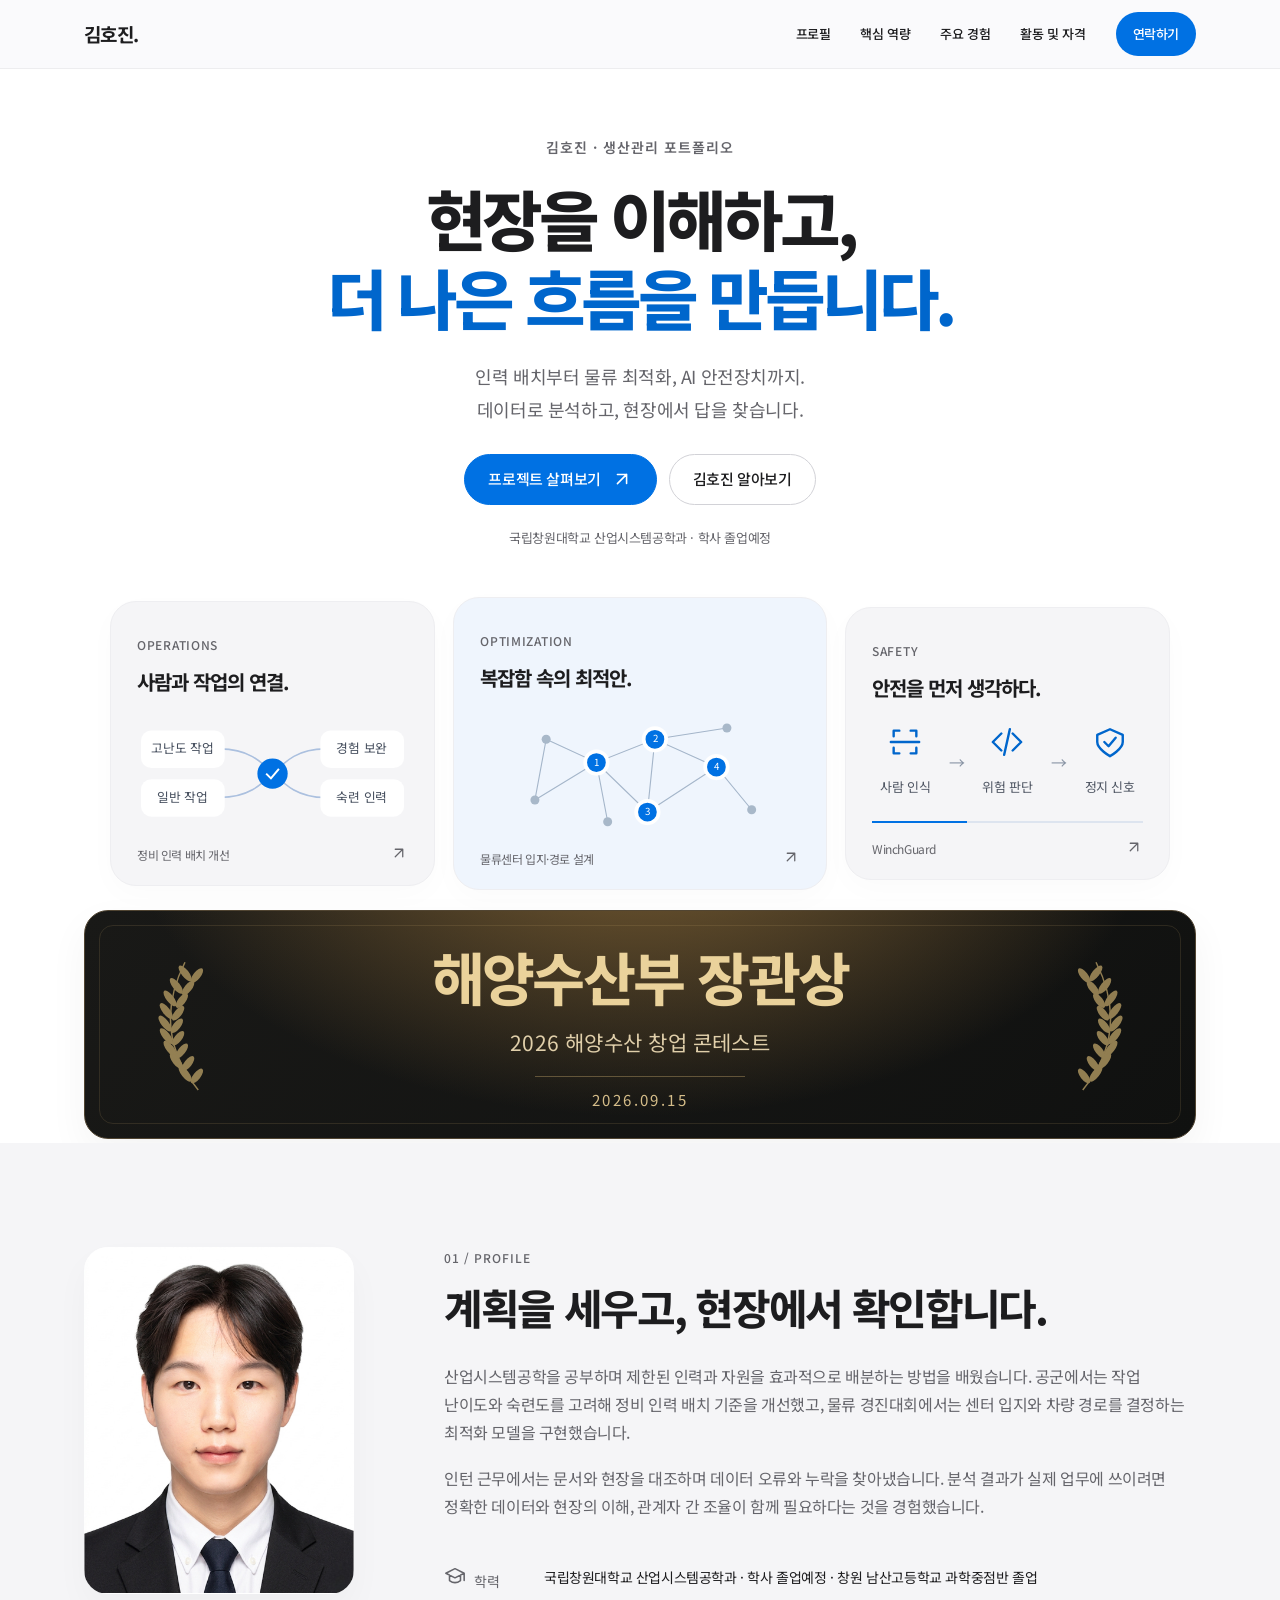
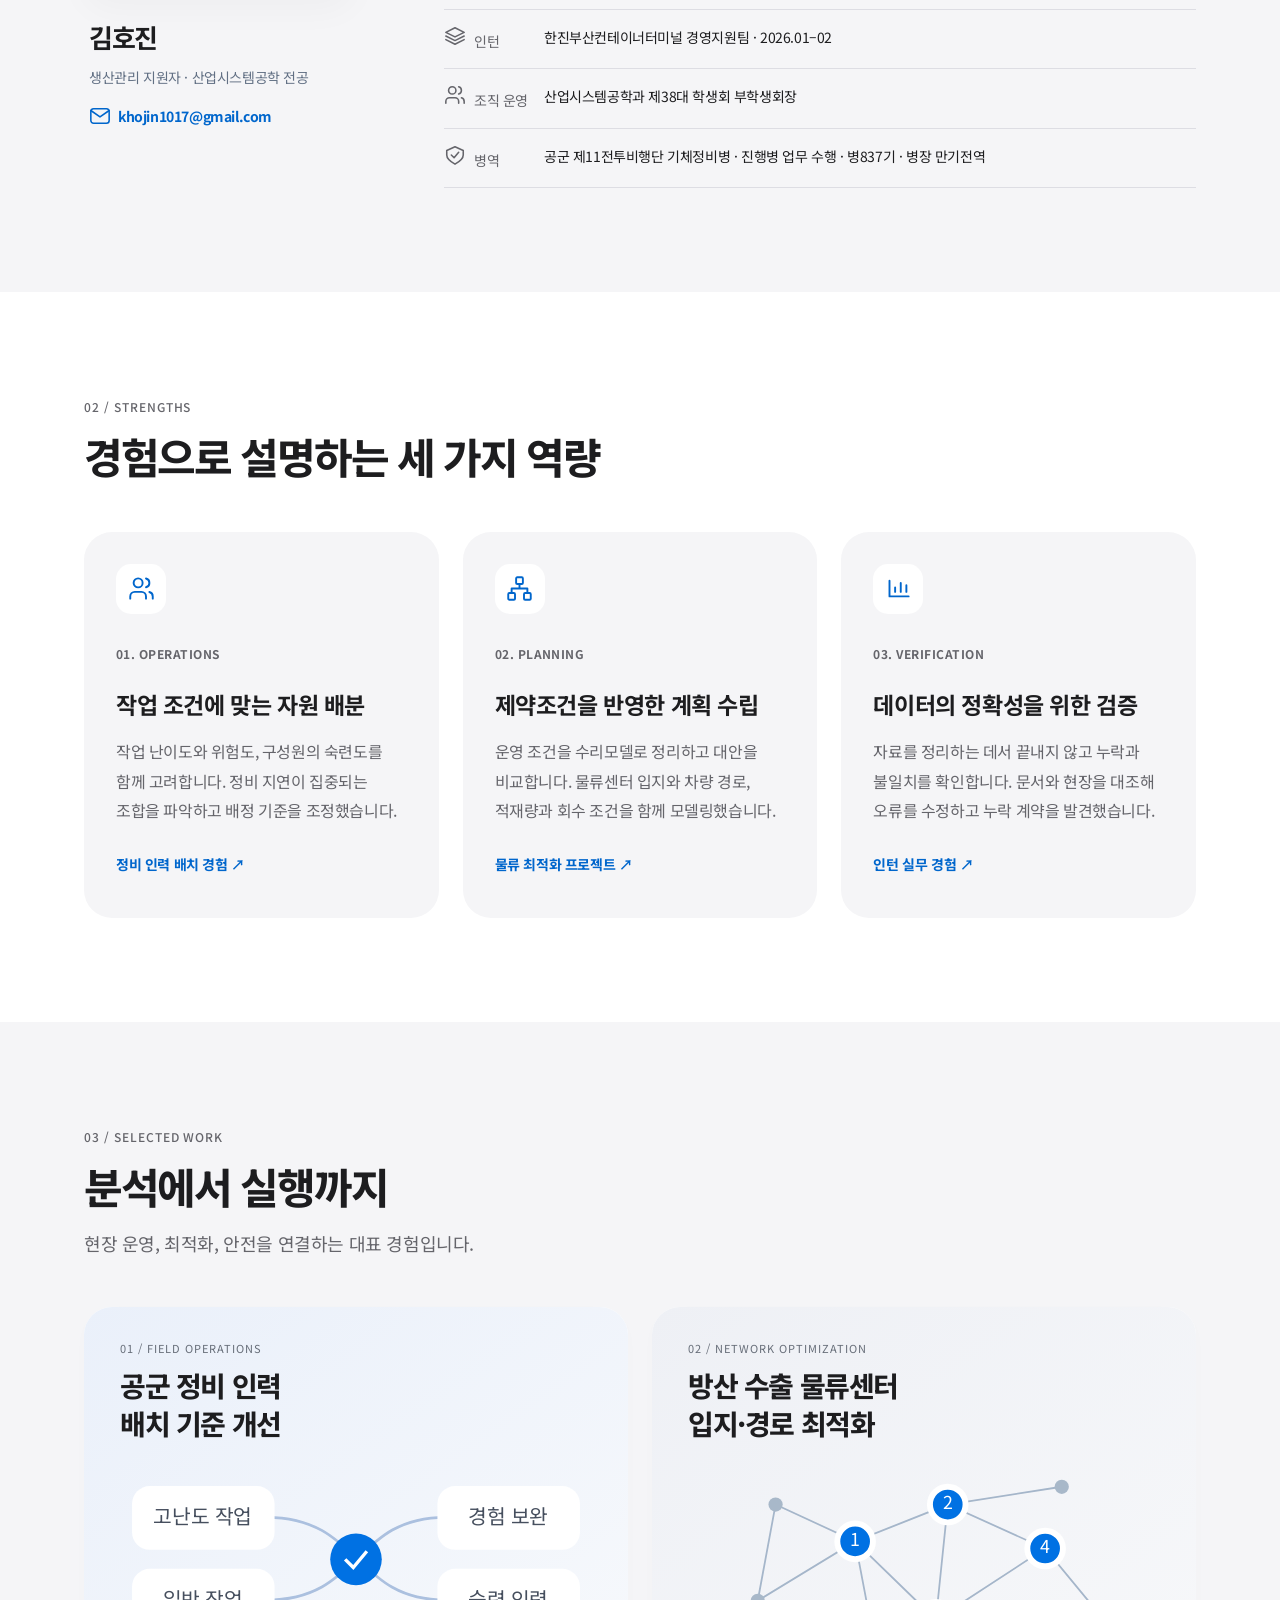
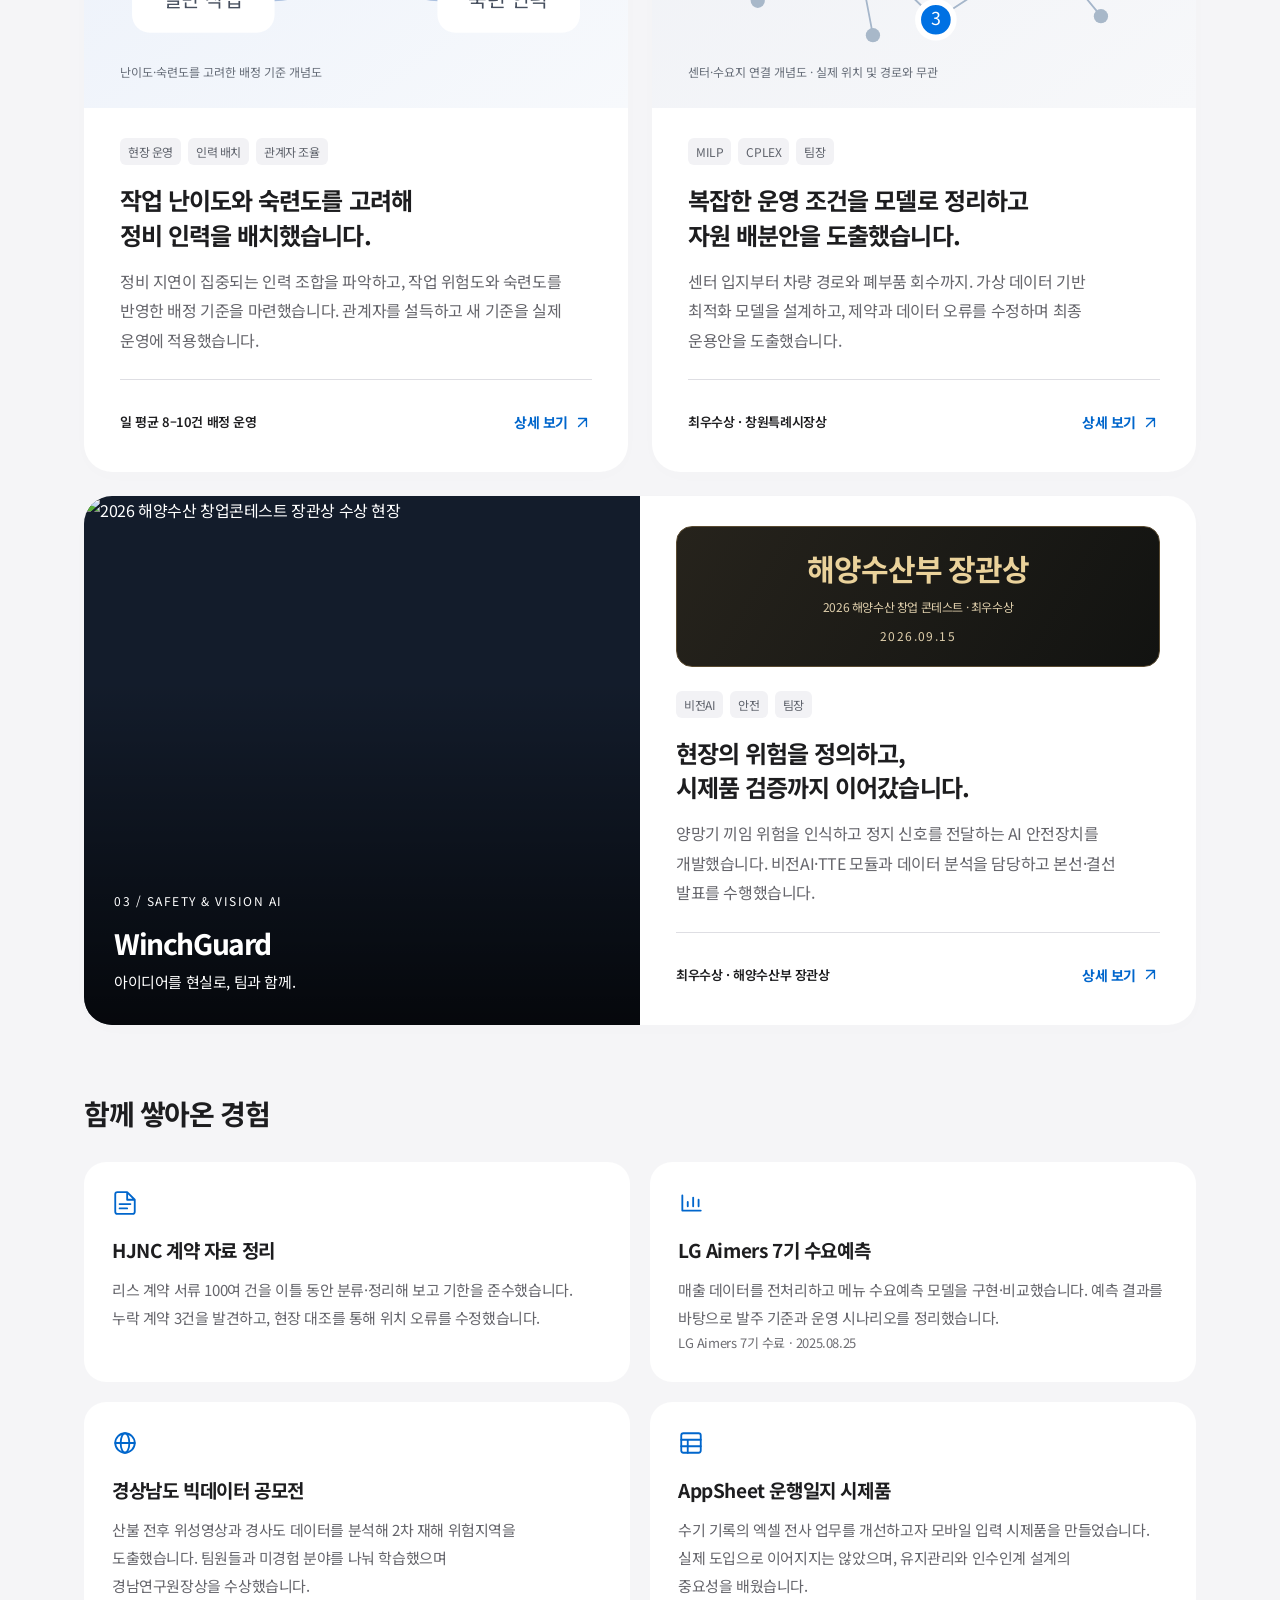
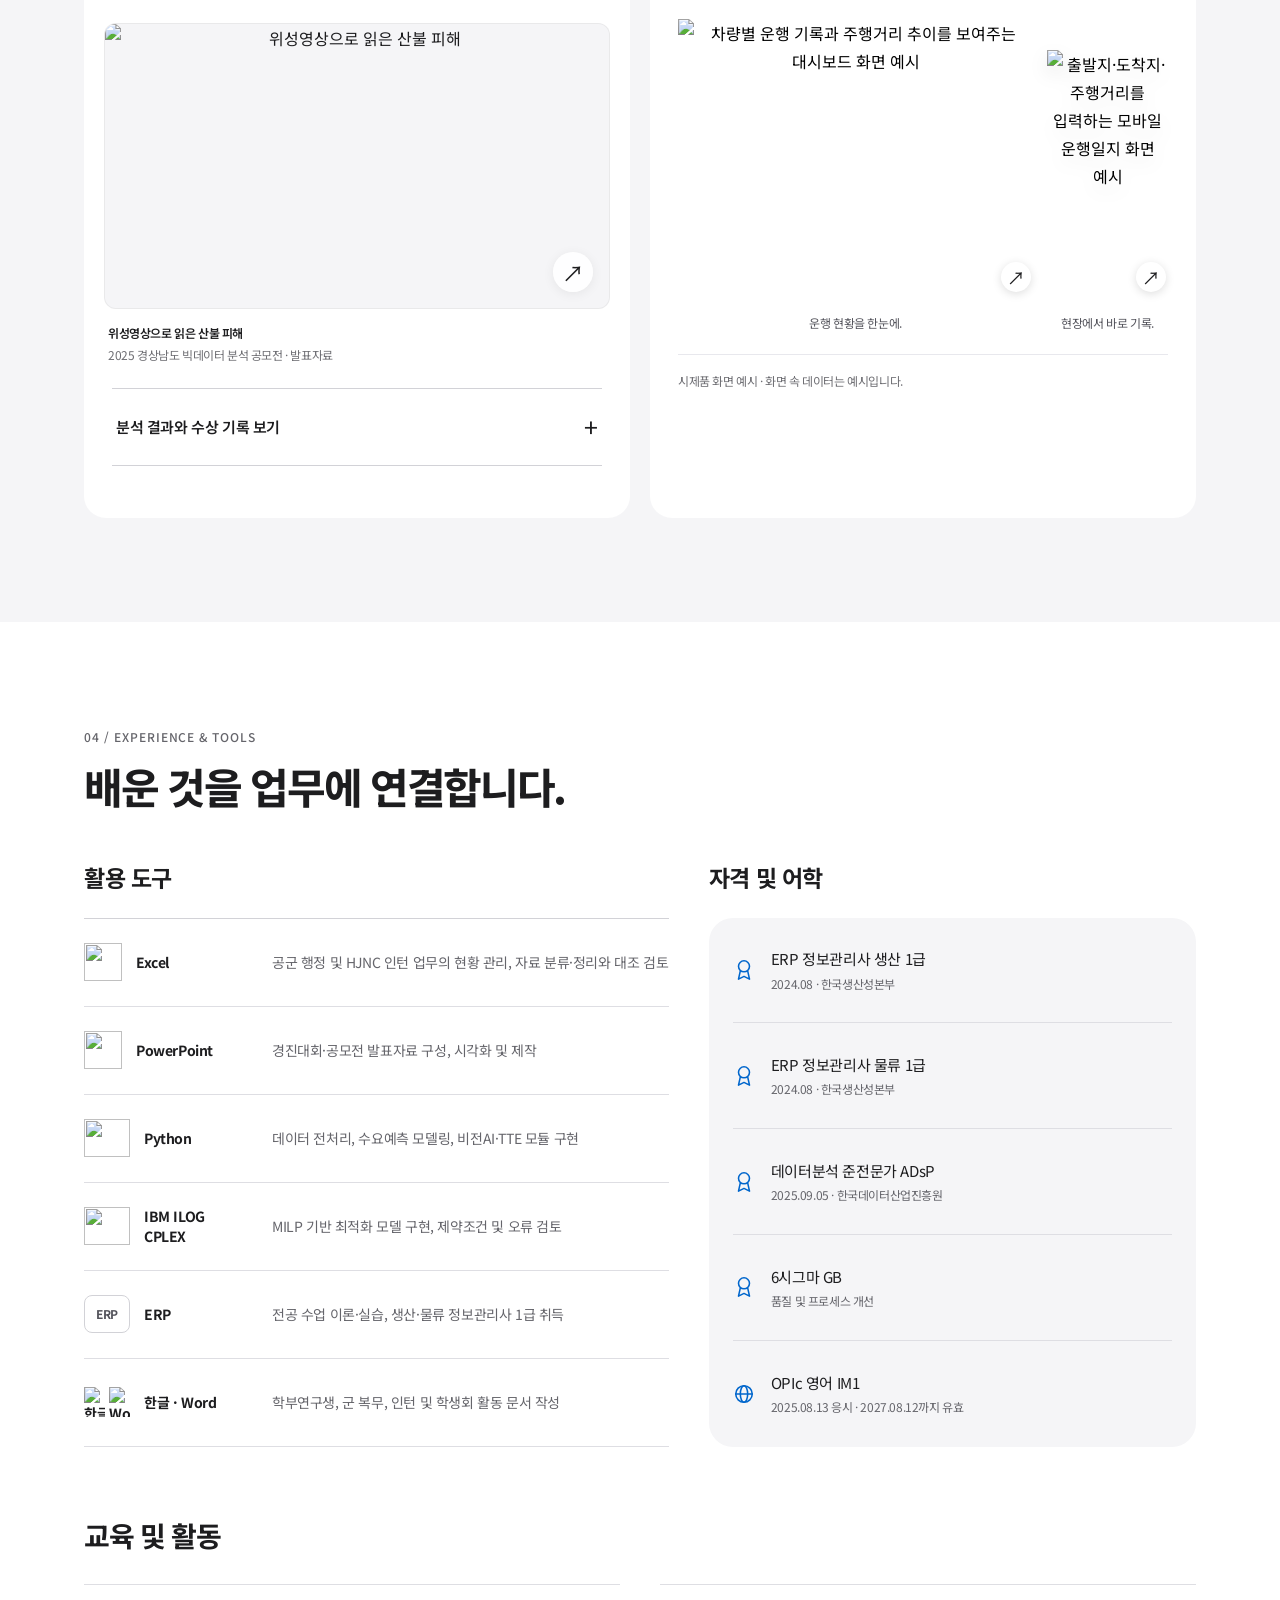
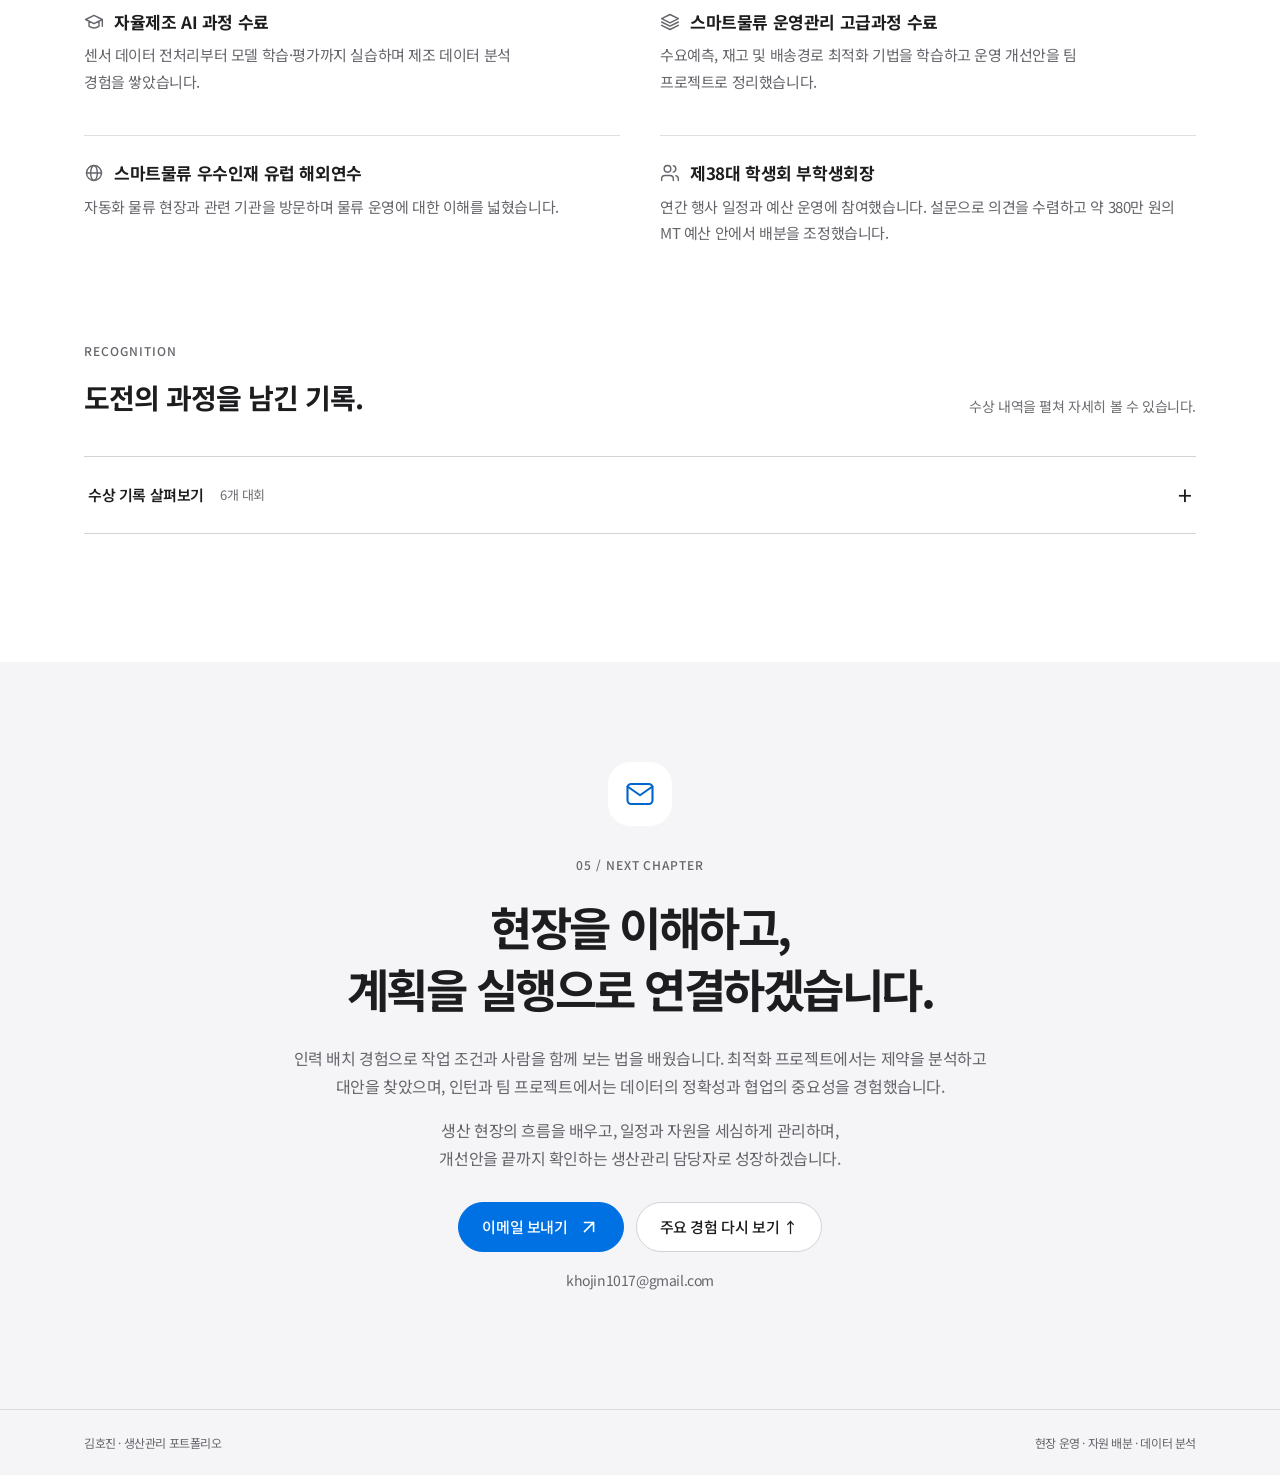
==== index.html @ db9e1911 "Add files via upload" ====
<!doctype html><html lang="ko"><head><meta charset="utf-8"><meta name="viewport" content="width=device-width,initial-scale=1"><title>김호진 | 생산관리 포트폴리오</title><meta name="description" content="현장 인력 배치, 물류 최적화, AI 안전장치 개발 경험을 담은 김호진의 생산관리 포트폴리오"><link rel="icon" href="favicon.svg" type="image/svg+xml"><link rel="stylesheet" href="styles.css"><link rel="stylesheet" href="apple.css?v=20260918"><link rel="stylesheet" href="media.css?v=20260918b"><link rel="stylesheet" href="polish.css?v=5"><link rel="stylesheet" href="appsheet-gallery.css?v=2"><link rel="stylesheet" href="winchguard-readability.css?v=2"><link rel="stylesheet" href="home-award.css?v=3"></head><body><a class="skip" href="#main">본문으로 이동</a><header><div class="wrap nav"><a class="brand" href="index.html">김호진<span>.</span></a><nav aria-label="주요 메뉴"><a href="#about">프로필</a><a href="#strengths">핵심 역량</a><a href="#projects">주요 경험</a><a href="#credentials">활동 및 자격</a></nav></div></header><main id="main"><div class="hero"><div class="wrap"><div class="hero-grid"><div><div class="eyebrow">PRODUCTION MANAGEMENT</div><h1>현장의 제약을 읽고,<br><em>데이터로 운영을</em><br>개선합니다.</h1><p class="intro">생산관리 직무를 준비하는 <strong>김호진</strong>입니다.<br>인력 배치부터 물류 최적화, AI 안전장치 개발까지.<br>문제를 찾고, 분석하고, 팀과 함께 실행해 왔습니다.</p><div class="buttons"><a class="button primary" href="#projects">주요 경험 보기 <span aria-hidden="true">↗</span></a><a class="button" href="#about">프로필 보기</a></div><p class="hero-meta">국립창원대학교 산업시스템공학과 · 학사 졸업예정</p></div><div class="operation"><div class="diagram-label">MY APPROACH</div><h2>현장에서 시작하는 문제 해결</h2><div class="flow" aria-label="현장 이해, 데이터 분석, 개선 실행 순서"><b>현장 이해</b><i aria-hidden="true">→</i><b>데이터 분석</b><i aria-hidden="true">→</i><b>개선 실행</b></div><p class="flow-caption">사람과 설비, 일정과 자원.<br>운영의 조건을 함께 보고 해법을 찾습니다.</p><a class="award" href="projects/winchguard.html"><div class="award-mark" aria-hidden="true">01</div><div><small>2026 해양수산창업콘테스트 · 아이디어 학생부</small><strong>최우수상 · 해양수산부 장관상</strong><small>WinchGuard / 팀장 · 비전AI 및 데이터 분석 ↗</small></div></a></div></div><div class="summary-strip"><div><small>FIELD OPERATIONS</small><strong>정비 인력 배치 개선</strong></div><div><small>OPTIMIZATION</small><strong>물류 입지·경로 최적화</strong></div><div><small>SAFETY & COLLABORATION</small><strong>AI 안전장치 개발</strong></div></div></div></div><section id="about"><div class="wrap"><div class="section-head"><span class="num">01 / PROFILE</span><div><h2>계획을 세우고,<br>현장에서 확인합니다.</h2></div></div><div class="profile-intro"><img class="profile-photo" src="profile.svg" alt="김호진 프로필 사진" width="152" height="195" loading="lazy"><div><strong>김호진</strong><p>생산관리 지원자 · 산업시스템공학 전공</p><a class="text-link" href="mailto:khojin1017@gmail.com">khojin1017@gmail.com</a></div></div><div class="about-grid"><div><p>산업시스템공학을 공부하며 제한된 인력과 자원을 효과적으로 배분하는 방법을 배웠습니다. 공군에서는 작업 난이도와 숙련도를 고려해 정비 인력 배치 기준을 개선했고, 물류 경진대회에서는 센터 입지와 차량 경로를 결정하는 최적화 모델을 구현했습니다.</p><p>인턴 근무에서는 문서와 현장을 대조하며 데이터 오류와 누락을 찾아냈습니다. 분석 결과가 실제 업무에 쓰이려면 정확한 데이터와 현장의 이해, 관계자 간 조율이 함께 필요하다는 것을 경험했습니다.</p></div><dl class="facts"><div><dt>학력</dt><dd>국립창원대학교 산업시스템공학과<br>학사 졸업예정<br>창원 남산고등학교 과학중점반 졸업</dd></div><div><dt>인턴</dt><dd>한진부산컨테이너터미널 경영지원팀<br>2026.01–02</dd></div><div><dt>조직 운영</dt><dd>산업시스템공학과 제38대 학생회 부학생회장</dd></div><div><dt>병역</dt><dd>공군 제11전투비행단 기체정비병<br>진행병 업무 수행 · 병837기 · 병장 만기전역</dd></div></dl></div></div></section><section class="tint" id="strengths"><div class="wrap"><div class="section-head"><span class="num">02 / STRENGTHS</span><div><h2>경험으로 설명하는 세 가지 역량</h2></div></div><div class="skills-grid"><article class="skill"><small>01. OPERATIONS</small><h3>작업 조건에 맞는 자원 배분</h3><p>작업 난이도와 위험도, 구성원의 숙련도를 함께 고려합니다. 정비 지연이 집중되는 조합을 파악하고 배정 기준을 조정했습니다.</p><a class="text-link" href="projects/airforce.html">정비 인력 배치 경험 ↗</a></article><article class="skill"><small>02. PLANNING</small><h3>제약조건을 반영한 계획 수립</h3><p>운영 조건을 수리모델로 정리하고 대안을 비교합니다. 물류센터 입지와 차량 경로, 적재량과 회수 조건을 함께 모델링했습니다.</p><a class="text-link" href="projects/logistics.html">물류 최적화 프로젝트 ↗</a></article><article class="skill"><small>03. VERIFICATION</small><h3>데이터의 정확성을 위한 검증</h3><p>자료를 정리하는 데서 끝내지 않고 누락과 불일치를 확인합니다. 문서와 현장을 대조해 오류를 수정하고 누락 계약을 발견했습니다.</p><a class="text-link" href="#support">인턴 실무 경험 ↗</a></article></div></div></section><section id="projects"><div class="wrap"><div class="section-head"><span class="num">03 / SELECTED WORK</span><div><h2>분석에서 실행까지</h2><p>현장 운영, 최적화, 안전을 연결하는 대표 경험입니다.</p></div></div><div id="project-list"></div><h3 class="subhead" id="support">함께 쌓아온 경험</h3><div id="support-list" class="support-grid"></div></div></section><section class="tint" id="credentials"><div class="wrap"><div class="section-head"><span class="num">04 / EXPERIENCE & TOOLS</span><div><h2>배운 것을 업무에 연결합니다.</h2></div></div><div class="credentials"><div><h3>활용 도구</h3><div id="tools"></div></div><div><h3>자격 및 어학</h3><ul class="cert-list"><li>ERP 정보관리사 생산 1급<small>생산 관리</small></li><li>ERP 정보관리사 물류 1급<small>물류 관리</small></li><li>데이터분석 준전문가 ADsP<small>데이터 분석</small></li><li>6시그마 GB<small>품질 및 프로세스 개선</small></li><li>OPIc 영어 IM1<small>영어 말하기</small></li></ul></div></div><h3 class="subhead">교육 및 활동</h3><div id="activities" class="activity-list"></div></div></section><section class="closing" id="closing"><div class="wrap"><span class="num">05 / NEXT CHAPTER</span><h2>현장을 이해하고,<br>계획을 실행으로 연결하겠습니다.</h2><p>인력 배치 경험으로 작업 조건과 사람을 함께 보는 법을 배웠습니다. 최적화 프로젝트에서는 제약을 분석하고 대안을 찾았으며, 인턴과 팀 프로젝트에서는 데이터의 정확성과 협업의 중요성을 경험했습니다.</p><p>생산 현장의 흐름을 배우고, 일정과 자원을 세심하게 관리하며,<br>개선안을 끝까지 확인하는 생산관리 담당자로 성장하겠습니다.</p><div class="buttons"><a class="button" href="mailto:khojin1017@gmail.com">이메일 보내기 ↗</a><a class="button" href="#projects">주요 경험 다시 보기 ↑</a></div><p class="contact-email">khojin1017@gmail.com</p></div></section></main><footer><div class="wrap footer-row"><span>김호진 · 생산관리 포트폴리오</span><span>현장 운영 · 자원 배분 · 데이터 분석</span></div></footer><script src="content.js"></script><script src="design.js?v=20260918"></script><script src="media.js?v=20260918d"></script><script src="polish.js?v=5"></script><script src="appsheet-gallery.js?v=1"></script><script src="home-award.js?v=2"></script></body></html>
---- styles.css ----
@import url('https://fonts.googleapis.com/css2?family=Noto+Sans+KR:wght@400;500;600;700;800;900&display=swap');
.profile-intro{display:flex;align-items:center;gap:28px;margin-bottom:36px}.profile-photo{width:152px;height:auto;border-radius:6px;border:1px solid #dce3eb;display:block}.profile-intro strong{font-size:25px}.profile-intro p{font-size:15px;color:#627084;margin:6px 0 12px}.contact-email{font-size:15px;overflow-wrap:anywhere}@media(max-width:600px){.profile-intro{gap:20px;align-items:flex-start}.profile-photo{width:108px}.profile-intro strong{font-size:21px}.profile-intro p,.profile-intro a{font-size:13px}.profile-intro a{overflow-wrap:anywhere}}
:root{--navy:#142d4d;--ink:#182d47;--muted:#627084;--line:#dce3eb;--blue:#235ddd;--paper:#f4f7fb}*{box-sizing:border-box}html{scroll-behavior:smooth;scroll-padding-top:96px}body{margin:0;font-family:'Noto Sans KR',sans-serif;color:var(--ink);line-height:1.8;word-break:keep-all;font-size:16px}a{color:inherit;text-decoration:none}button{font:inherit}a:focus-visible,button:focus-visible{outline:3px solid #f0a945;outline-offset:5px}.skip{position:fixed;top:-80px;background:white;padding:12px;z-index:99}.skip:focus{top:8px}.wrap{max-width:1180px;margin:auto;padding:0 36px}header{position:sticky;top:0;background:#ffffffed;backdrop-filter:blur(12px);border-bottom:1px solid var(--line);z-index:20}.nav{height:82px;display:flex;align-items:center;justify-content:space-between}.brand{font-size:20px;font-weight:800;letter-spacing:-1px}.brand span{color:var(--blue)}nav{display:flex;gap:30px;font-size:14px;font-weight:600}.hero{padding:90px 0 66px;background:linear-gradient(120deg,#fff 54%,#f0f5fd)}.hero-grid{display:grid;grid-template-columns:1.2fr 1fr;gap:60px;align-items:center}.eyebrow{font-size:13px;font-weight:700;letter-spacing:2px;color:var(--blue);margin-bottom:25px}.hero h1{font-size:clamp(36px,4.1vw,58px);line-height:1.4;letter-spacing:-2.6px;margin:0 0 26px;font-weight:800}.hero h1 em{font-style:normal;color:var(--blue)}.intro{color:var(--muted);max-width:540px}.buttons{display:flex;gap:12px;flex-wrap:wrap;margin-top:32px}.button{display:inline-flex;align-items:center;gap:24px;padding:12px 22px;border:1px solid var(--line);border-radius:4px;background:white;font-size:14px;font-weight:700}.button.primary{background:var(--navy);color:white;border-color:var(--navy)}.button:hover{transform:translateY(-2px)}.hero-meta{margin-top:28px;font-size:13px;color:var(--muted)}.operation{background:var(--navy);color:white;padding:30px;border-radius:8px;box-shadow:0 24px 60px #16365b1a}.diagram-label{font-size:12px;letter-spacing:1.7px;color:#adbed5}.operation h2{font-size:22px;margin:10px 0 25px}.flow{display:flex;align-items:center;gap:10px}.flow b{flex:1;padding:16px 4px;text-align:center;border:1px solid #647992;border-radius:4px;font-size:15px}.flow i{font-style:normal;color:#98b8ec}.flow b:last-child{background:#2b62c9;border-color:#2b62c9}.flow-caption{font-size:14px;color:#c3d0e1;margin:22px 0 28px}.award{border-top:1px solid #465c75;padding-top:22px;display:flex;gap:16px;align-items:center}.award-mark{border:1px solid #e4be78;color:#e4be78;padding:8px 10px;font-size:20px}.award strong{display:block;font-size:18px}.award small{color:#c1cfe0;font-size:12px}.summary-strip{display:grid;grid-template-columns:repeat(3,1fr);margin-top:56px;border-top:1px solid var(--line);padding-top:25px;gap:24px}.summary-strip small{display:block;color:var(--muted);font-size:13px}.summary-strip strong{font-size:18px}section{padding:86px 0;scroll-margin-top:10px}.section-head{display:flex;gap:28px;align-items:baseline;margin-bottom:36px}.num{font-size:13px;color:var(--blue);font-weight:700;letter-spacing:1px}.section-head h2{font-size:32px;letter-spacing:-1.3px;margin:0;line-height:1.45}.section-head p{color:var(--muted);margin:8px 0 0}.about-grid{display:grid;grid-template-columns:1.1fr 1fr;gap:75px}.about-grid p{margin:0 0 18px;color:#4b5c70}.facts{margin:0}.facts div{display:grid;grid-template-columns:80px 1fr;padding:13px 0;border-bottom:1px solid var(--line);gap:15px}.facts dt{font-size:13px;color:var(--muted)}.facts dd{margin:0;font-size:14px}.tint{background:var(--paper)}.skills-grid{display:grid;grid-template-columns:repeat(3,1fr);gap:24px}.skill{border-top:2px solid var(--navy);padding:25px 0}.skill small{color:var(--blue);font-weight:700}.skill h3{font-size:21px;margin:15px 0}.skill p{color:var(--muted);font-size:15px}.text-link{font-size:14px;font-weight:700;color:var(--blue)}.project{display:grid;grid-template-columns:.85fr 1.15fr;border:1px solid var(--line);border-radius:6px;overflow:hidden;margin-bottom:26px}.project-art{padding:36px;background:#eaf0f9;display:flex;flex-direction:column;justify-content:center;min-height:290px}.project-art.dark{background:var(--navy);color:white}.project-art .mini{font-size:12px;letter-spacing:2px;opacity:.7}.project-art h3{font-size:29px;line-height:1.45;letter-spacing:-1px;margin:16px 0}.project-content{padding:32px 38px}.tags{display:flex;gap:8px;flex-wrap:wrap}.tag{background:#eef3fb;color:#315681;padding:3px 9px;border-radius:3px;font-size:12px}.project-content h3{font-size:22px;line-height:1.5;margin:15px 0}.project-content p{font-size:15px;color:var(--muted)}.project-bottom{display:flex;justify-content:space-between;gap:20px;align-items:center;margin-top:24px;padding-top:19px;border-top:1px solid var(--line);font-size:13px}.project-bottom strong{font-size:14px}.art-flow{display:flex;gap:7px;align-items:center;margin-top:12px}.art-flow span{border:1px solid #8ea7c4;padding:8px 10px;font-size:12px}.mini-metric{display:flex;gap:35px;margin-top:14px}.mini-metric strong{font-size:29px;display:block}.mini-metric small{font-size:12px;opacity:.7}.support-grid{display:grid;grid-template-columns:repeat(2,1fr);gap:20px;margin-top:30px}.support{border:1px solid var(--line);padding:24px;border-radius:4px}.support h3{font-size:17px;margin:0 0 10px}.support p{font-size:14px;color:var(--muted);margin:0}.subhead{font-size:22px;margin-top:52px}.credentials{display:grid;grid-template-columns:1.3fr 1fr;gap:60px}.tool-row{display:grid;grid-template-columns:145px 1fr;border-bottom:1px solid var(--line);padding:14px 0;gap:15px}.tool-row b{font-size:14px}.tool-row span{font-size:14px;color:var(--muted)}.cert-list{list-style:none;padding:0;margin:0}.cert-list li{padding:12px 0;border-bottom:1px solid var(--line);font-size:15px}.cert-list small{display:block;color:var(--muted);font-size:12px}.activity-list{display:grid;grid-template-columns:repeat(2,1fr);gap:22px}.activity-list article{padding:20px 0;border-top:1px solid var(--line)}.activity-list h3{font-size:16px;margin:0 0 6px}.activity-list p{font-size:14px;color:var(--muted);margin:0}.closing{background:var(--navy);color:white}.closing .num{color:#9fc1ff}.closing h2{font-size:36px;line-height:1.5;letter-spacing:-1px}.closing p{color:#c6d1df;max-width:720px}.closing .button{margin-top:20px}footer{background:#10243f;color:#b7c5d7;font-size:12px;padding:24px 0}.footer-row{display:flex;justify-content:space-between;gap:20px}.detail-hero{padding:65px 0;background:var(--paper)}.detail-hero h1{font-size:42px;letter-spacing:-1.5px;line-height:1.4;max-width:900px}.detail-wrap{max-width:900px;margin:auto;padding:60px 36px}.detail-wrap h2{font-size:25px;margin:48px 0 18px}.detail-wrap h2:first-child{margin-top:0}.detail-wrap p,.detail-wrap li{color:#4b5c70}.detail-meta{display:flex;gap:24px;flex-wrap:wrap;font-size:14px;color:var(--muted)}.note{font-size:14px;padding:18px 22px;background:#f0f4fa;border-left:3px solid var(--blue);color:var(--muted)}.compare{display:grid;grid-template-columns:1fr 1fr;gap:20px;margin:25px 0}.compare>div{border:1px solid var(--line);padding:24px;border-radius:4px}.compare>div:last-child{border-color:#235ddd;background:#f5f8ff}.compare h3{margin:0;font-size:18px}.compare p{font-size:15px}.results{display:grid;grid-template-columns:repeat(3,1fr);gap:15px}.results>div{padding:22px;background:var(--paper)}.results strong{display:block;font-size:27px;color:var(--blue)}.results span{font-size:13px;color:var(--muted)}@media(max-width:850px){.hero-grid,.about-grid,.credentials{grid-template-columns:1fr;gap:35px}.hero{padding-top:52px}.operation{max-width:600px}.skills-grid{gap:18px}.project{grid-template-columns:1fr 1.3fr}.project-content{padding:26px}.project-art{padding:26px}.project-art h3{font-size:24px}nav{gap:18px}.wrap{padding:0 24px}}@media(max-width:600px){.nav{height:auto;min-height:76px;align-items:flex-start;padding-top:15px;padding-bottom:14px;gap:12px;flex-direction:column}nav{gap:20px;font-size:12px;flex-wrap:wrap}.brand{font-size:18px}.hero h1{font-size:37px;letter-spacing:-1.6px}.hero{padding-top:40px}.wrap{padding-left:22px;padding-right:22px}.summary-strip{gap:12px;margin-top:34px}.summary-strip strong{font-size:14px}.summary-strip small{font-size:11px}section{padding:55px 0}.section-head{gap:14px}.section-head h2{font-size:26px}.skills-grid,.project,.support-grid,.activity-list,.compare{grid-template-columns:1fr}.skill{padding:20px 0}.project-art{min-height:220px}.project-content{padding:24px}.project-bottom{align-items:flex-start}.credentials{gap:28px}.tool-row{grid-template-columns:100px 1fr}.closing h2{font-size:28px}.footer-row{flex-direction:column;gap:4px}.detail-hero h1{font-size:31px}.detail-wrap{padding:40px 22px}.results{grid-template-columns:1fr}.results>div{display:flex;gap:20px;align-items:center}.detail-meta{gap:8px 20px}}@media(prefers-reduced-motion:reduce){html{scroll-behavior:auto}.button:hover{transform:none}}
---- apple.css ----
/* A quiet, image-led system. Shared by the home and case-study pages. */
@media(max-width:550px){.hero h1 em{text-wrap:balance}.glance-card:first-child .diagram svg{display:none}.glance-card:first-child .diagram:before{content:'작업 조건';display:block;font-size:14px;color:#0066cc;background:#fff;border-radius:10px;padding:8px;text-align:center}.glance-card:first-child .diagram:after{content:'숙련도에 맞는 배정';display:block;font-size:12px;color:#475569;text-align:center;margin-top:9px}.glance-card .scan-step{min-height:25px}}
.glance-card:focus-visible{outline-offset:6px}.glance-bottom,.glance-label,.diagram figcaption{font-size:12px!important}.profile-photo{aspect-ratio:912/1173;object-fit:contain}.icon{flex-shrink:0}a{cursor:pointer}
@media(max-width:550px){.hero .buttons{flex-wrap:wrap!important}.hero .button{font-size:14px!important}.glance-card .scan-step span{font-size:12px!important}.glance-card .diagram{min-width:0}.glance-card .scan-steps{gap:8px;flex-direction:column;align-items:flex-start}.glance-card .scan-step{display:flex;align-items:center;gap:8px;flex-basis:auto}.glance-card .scan-step .icon{margin:0}.glance-card .scan-line{display:none}.profile-intro{align-self:start}.section-head .num{font-size:12px}.hero-meta{line-height:1.8}}
:root{--navy:#1d1d1f;--ink:#1d1d1f;--muted:#65656b;--line:#dedee3;--blue:#0066cc;--paper:#f5f5f7;--radius:28px;--ease:cubic-bezier(.22,.68,0,1.01)}
body{font-family:-apple-system,BlinkMacSystemFont,'Noto Sans KR','Segoe UI',sans-serif;line-height:1.75;-webkit-font-smoothing:antialiased;background:#fff;letter-spacing:-.025em}
html{scroll-padding-top:88px}a,button{-webkit-tap-highlight-color:transparent}a{transition:color .2s,background .2s,box-shadow .2s,transform .25s var(--ease)}a:focus-visible,button:focus-visible{outline:3px solid #0071e3;outline-offset:5px}a:active{opacity:.8}h1,h2,h3{text-wrap:balance}p{text-wrap:pretty}.wrap{max-width:1192px;padding:0 40px}header{background:rgba(250,250,252,.86);border-bottom:1px solid #0000000d;backdrop-filter:saturate(180%) blur(20px)}.nav{height:68px}.brand{font-size:19px;letter-spacing:-.6px;font-weight:700}.brand span{color:var(--ink)}nav{gap:30px;align-items:center;font-size:13px;font-weight:500}nav a{display:inline-flex;align-items:center;min-height:44px}nav a:hover{color:var(--blue)}nav .nav-contact{background:#0071e3;color:#fff;border-radius:30px;padding:0 17px;min-height:34px}.hero{padding:66px 0 0;background:#fff;overflow:hidden}.hero-grid{display:block;text-align:center}.hero-copy{max-width:970px;margin:0 auto}.eyebrow{font-size:14px;font-weight:600;letter-spacing:.07em;color:var(--muted);margin-bottom:18px}.hero h1{font-size:clamp(40px,5.15vw,68px);line-height:1.2;letter-spacing:-.065em;font-weight:800;margin:0 0 24px}.hero h1 em{display:inline-block;color:var(--blue)}.hero .intro{font-size:18px;line-height:1.85;margin:0 auto;max-width:600px}.hero .buttons{justify-content:center;margin:28px 0 0}.button{border-radius:999px;min-height:46px;padding:11px 23px;gap:10px;font-size:15px;font-weight:500;border-color:#d2d2d7;justify-content:center}.button.primary{background:#0071e3;border-color:#0071e3}.button:hover{transform:none;background:#f2f2f5}.button.primary:hover{background:#0077ed;box-shadow:0 5px 18px #0071e31c}.hero-meta{font-size:13px;margin-top:22px;color:var(--muted)}.hero-showcase{display:grid;grid-template-columns:1fr 1.15fr 1fr;gap:18px;align-items:center;margin:48px auto 0;max-width:1060px}.glance-card{display:block;text-align:left;padding:27px 26px 20px;border:1px solid #eeeeF1;border-radius:26px;background:var(--paper);overflow:hidden;min-width:0;box-shadow:0 9px 30px #1d1d1f05}.glance-card:nth-child(2){background:#eff5fd;min-height:270px}.glance-card:hover{transform:translateY(-5px);box-shadow:0 16px 32px #1d1d1f0a}.glance-label{font-size:12px;color:var(--muted);font-weight:500;letter-spacing:.06em}.glance-card h2{font-size:20px;margin:7px 0 18px;letter-spacing:-.05em}.glance-bottom{display:flex;justify-content:space-between;font-size:12px;color:var(--muted);margin-top:15px}.glance-bottom .icon{width:18px;height:18px}.hero .summary-strip{display:none}.award-ribbon{display:flex;justify-content:center;align-items:center;gap:12px;padding:22px 0 25px;font-size:13px;color:#56565c}.award-ribbon .icon{color:#987139}.award-ribbon strong{font-weight:600;color:var(--ink)}.award-ribbon a{color:var(--blue)}section{padding:104px 0}.section-head{display:block;margin-bottom:48px}.num{display:block;color:var(--muted);letter-spacing:.08em;font-size:12px;font-weight:500;margin-bottom:12px}.section-head h2{font-size:42px;line-height:1.3;letter-spacing:-.055em;font-weight:750}.section-head p{font-size:18px;color:var(--muted);margin-top:14px}#about{background:var(--paper)}#about .wrap{display:grid;grid-template-columns:290px 1fr;column-gap:70px;align-items:start}#about .section-head{grid-column:2;grid-row:1;margin-bottom:28px}#about .section-head h2 br{display:none}.profile-intro{grid-column:1;grid-row:1/3;display:flex;flex-direction:column;gap:20px;align-items:stretch;margin:0}.profile-photo{width:100%;max-width:270px;height:auto;border:0;border-radius:24px;box-shadow:0 16px 35px #00000008;background:#fff}.profile-intro>div{padding:0 5px}.profile-intro strong{font-size:26px;letter-spacing:-.05em}.profile-intro p{font-size:14px;margin:5px 0}.profile-intro .text-link{font-size:14px;display:inline-flex;align-items:center;gap:7px;min-height:44px}.about-grid{grid-column:2;grid-row:2;display:block}.about-grid p{font-size:16px;color:var(--muted);margin-bottom:18px}.facts{margin-top:30px}.facts div{grid-template-columns:85px 1fr;padding:15px 0;border-color:#dddde3}.facts dt,.facts dd{font-size:14px}.facts dt{display:flex;gap:8px;align-items:baseline}.facts dd br{display:none}.facts dd br:after{content:' '}.tint{background:var(--paper)}#strengths{background:#fff}.skills-grid{gap:24px}.skill{border:0;background:var(--paper);padding:32px;border-radius:var(--radius)}.skill small{color:var(--muted);font-size:12px;letter-spacing:.04em}.skill h3{font-size:23px;line-height:1.45;margin:22px 0 14px}.skill p{font-size:16px;line-height:1.85}.skill .text-link{display:inline-flex;align-items:center;min-height:44px}.icon{width:22px;height:22px;fill:none;stroke:currentColor;stroke-width:1.7;stroke-linecap:round;stroke-linejoin:round;flex-shrink:0;vertical-align:middle}.icon-tile{display:flex;width:50px;height:50px;border-radius:15px;background:white;color:var(--blue);align-items:center;justify-content:center;margin-bottom:24px}.icon-tile .icon{width:27px;height:27px}#projects{background:var(--paper)}#project-list{display:grid;grid-template-columns:1fr 1fr;gap:24px}.project{display:flex;flex-direction:column;background:white;border:0;border-radius:var(--radius);margin:0;box-shadow:0 4px 22px #1d1d1f03;min-width:0;transition:box-shadow .25s}.project:hover{box-shadow:0 12px 36px #1d1d1f09}.project:last-child{grid-column:1/-1;display:grid;grid-template-columns:1fr 1fr}.project-art{min-height:315px;padding:32px 36px 26px;background:linear-gradient(145deg,#eaf0fa,#f7f9fc);justify-content:space-between}.project:nth-child(2) .project-art{background:linear-gradient(145deg,#eef0f5,#f7f8fa)}.project-art.dark{background:#131c2b;color:#fff}.project-art h3{font-size:28px;font-weight:750;letter-spacing:-.05em;line-height:1.35;margin:9px 0 20px}.project-art .mini{font-size:11px;opacity:1;color:#666d78;letter-spacing:.09em}.project-art.dark .mini{color:#acbed7}.project-content{padding:30px 36px 28px;display:flex;flex-direction:column}.tags{gap:7px}.tag{font-size:12px;background:#f2f2f5;color:#5f636c;border-radius:6px;padding:3px 8px}.project-content h3{font-size:24px;line-height:1.45;margin:18px 0 14px;letter-spacing:-.04em}.project-content p{font-size:16px;line-height:1.85;margin:0 0 24px}.project-bottom{margin-top:auto;padding-top:20px;gap:12px;align-items:center}.project-bottom strong{font-size:13px;font-weight:600}.project-bottom .text-link{font-size:14px;min-height:44px;display:inline-flex;align-items:center;gap:5px;white-space:nowrap}.project-bottom .icon{width:19px;height:19px}.subhead{font-size:28px;letter-spacing:-.05em;margin:64px 0 24px}.support-grid{gap:20px;margin:0}.support{border:0;background:#fff;border-radius:22px;padding:28px}.support .icon{color:var(--blue);margin-bottom:17px;width:26px;height:26px}.support h3{font-size:19px}.support p{font-size:15px;line-height:1.85}#credentials{background:#fff}.credentials{gap:50px;grid-template-columns:1.2fr 1fr}.credentials h3{font-size:23px;margin:0 0 22px}.tool-row{padding:18px 0;grid-template-columns:150px 1fr}.tool-row b{display:flex;gap:12px;align-items:center;font-size:14px}.tool-row b .icon{width:20px;height:20px;color:#65656b}.tool-row span{font-size:14px}.cert-list{background:var(--paper);border-radius:24px;padding:10px 24px}.cert-list li{display:flex;gap:16px;align-items:center;font-size:15px;padding:18px 0}.cert-list li:last-child{border:0}.cert-list .icon{color:var(--blue)}.cert-list small{font-size:12px;color:var(--muted)}.activity-list{gap:18px 40px}.activity-list article{padding:22px 0}.activity-list h3{font-size:17px;display:flex;gap:10px;align-items:center}.activity-list h3 .icon{width:20px;height:20px;color:var(--muted)}.activity-list p{font-size:15px}.closing{background:var(--paper);color:var(--ink);text-align:center;padding:100px 0}.closing .wrap{max-width:900px}.closing .num{color:var(--muted)}.closing h2{font-size:46px;line-height:1.35;letter-spacing:-.055em;margin:20px 0 25px}.closing p{color:var(--muted);margin:16px auto;font-size:16px}.closing .buttons{justify-content:center;margin-top:30px}.closing .button{margin-top:0}.closing .button:first-child{background:#0071e3;color:#fff;border-color:#0071e3}.closing .contact-email{font-size:14px}.closing .closing-icon{background:white;width:64px;height:64px;border-radius:22px;display:flex;align-items:center;justify-content:center;margin:0 auto 28px;color:var(--blue)}.closing-icon .icon{width:30px;height:30px}footer{background:#f5f5f7;border-top:1px solid #dddde3;color:var(--muted);padding:22px 0;font-size:12px}.footer-row{gap:20px}.text-link:hover{color:#004b97;text-decoration:underline;text-underline-offset:4px}.detail-hero{background:var(--paper);padding:60px 0 70px}.detail-hero .text-link{min-height:44px;display:inline-flex;align-items:center;font-size:14px}.detail-hero h1{font-size:48px;letter-spacing:-.055em;line-height:1.3;margin:20px 0}.detail-hero .intro{font-size:18px;max-width:720px}.detail-meta{gap:12px;max-width:980px;margin-top:25px}.detail-meta span{background:white;padding:8px 14px;border-radius:10px;font-size:13px}.detail-wrap{max-width:980px;padding:70px 40px}.detail-wrap h2{font-size:30px;letter-spacing:-.05em;margin-top:64px}.detail-wrap p,.detail-wrap li{color:var(--muted);font-size:17px;line-height:1.95}.detail-wrap li{margin-bottom:12px}.note{border:0;border-radius:18px;background:var(--paper);padding:24px;font-size:14px;line-height:1.85;color:var(--muted)}.compare>div{border:0;border-radius:22px;padding:28px;background:var(--paper)}.compare>div:last-child{background:#eef5ff;border:0}.compare h3{font-size:21px}.compare p{font-size:16px}.results>div{border-radius:22px;padding:28px}.results strong{font-size:40px;font-weight:700;letter-spacing:-.05em}.results span{font-size:14px}.operation{background:#151e2d;border-radius:24px;padding:32px;box-shadow:none}.flow{gap:12px}.flow b{border-radius:12px;font-size:16px;padding:20px 8px}.flow-caption{color:#c1cfe1}.case-visual{background:var(--paper);border-radius:24px;padding:30px;margin-bottom:45px}.case-visual .diagram{max-width:600px;margin:auto}.case-visual>p{font-size:13px;margin:14px 0 0;text-align:center}.diagram{width:100%;min-width:0}.diagram svg{display:block;width:100%;height:auto;max-height:190px;overflow:visible}.diagram text{font-family:inherit;letter-spacing:-.02em;font-size:12px}.diagram figcaption{font-size:11px;letter-spacing:0;margin-top:8px;color:#666d78}.dark .diagram figcaption{color:#afbdd0}.diagram-caption{font-size:12px;color:var(--muted);margin:10px 0 0}.scan-steps{display:flex;align-items:center;justify-content:space-between;gap:10px;margin-top:20px}.scan-step{text-align:center;flex:1}.scan-step .icon{width:34px;height:34px;display:block;margin:0 auto 12px;color:#74b8ff}.scan-step span{font-size:13px;color:#d5e0ef}.scan-arrow{color:#6b7c94}.scan-line{height:2px;background:#43546b;margin-top:22px;position:relative}.scan-line:after{content:'';display:block;width:35%;height:2px;background:#6ab3ff}.glance-card .scan-step .icon{color:#0066cc}.glance-card .scan-step span{color:#505764}.glance-card .scan-arrow{color:#8792a3}.glance-card .scan-line{background:#dde4ef}.glance-card .scan-line:after{background:#0071e3}.glance-card .diagram svg{max-height:120px}.glance-card .diagram figcaption{display:none}.reveal-ready{opacity:0;transform:translateY(14px);transition:opacity .5s ease,transform .5s var(--ease)}.revealed{opacity:1;transform:none}
@media(min-width:1400px){.hero{padding-top:80px}.hero-showcase{margin-top:55px}}
@media(max-width:1024px){#about .wrap{grid-template-columns:240px 1fr;gap:35px}.skill{padding:25px}.project-art,.project-content{padding:28px}.hero h1{font-size:54px}.glance-card{padding:22px}.section-head h2{font-size:37px}}
@media(max-width:767px){.wrap{padding:0 24px}.nav{height:64px;min-height:64px;flex-direction:row;align-items:center;padding-top:0;padding-bottom:0;gap:18px}.brand{font-size:18px}nav{gap:18px;font-size:12px}nav .nav-contact{display:none}.hero{padding-top:48px}.hero h1{font-size:44px;letter-spacing:-.055em}.hero .intro{font-size:16px}.hero-showcase{gap:12px;margin-top:38px}.glance-card{padding:20px 15px;min-height:0}.glance-card:nth-child(2){min-height:0}.glance-card h2{font-size:16px}.glance-label{font-size:10px}.glance-card .diagram svg{max-height:95px}.glance-bottom{font-size:10px}.glance-card .scan-step .icon{width:24px;height:24px}.glance-card .scan-step span{font-size:10px}.award-ribbon{font-size:12px;flex-wrap:wrap;gap:6px 9px}.award-ribbon .icon{width:20px}section{padding:74px 0}#about .wrap{grid-template-columns:180px 1fr;gap:30px}.section-head h2{font-size:32px}.profile-photo{border-radius:20px}.about-grid{grid-column:1/-1;grid-row:2}.profile-intro{grid-row:1}.profile-intro>div{display:none}#about .section-head{align-self:center;margin:0}.skills-grid{grid-template-columns:1fr;gap:16px}.skill{position:relative;padding:28px 30px}.skill h3{font-size:23px;margin:12px 0}.icon-tile{float:right;margin:0 0 12px 15px}.skill p{max-width:560px}.credentials{grid-template-columns:1fr;gap:40px}.project-content h3{font-size:21px}.project-content p{font-size:15px}.project-art h3{font-size:24px}.project-bottom{flex-direction:column;align-items:flex-start;gap:6px}.project:last-child{display:flex;grid-column:auto}.project:last-child .project-art{min-height:310px}.closing h2{font-size:36px}.detail-hero h1{font-size:37px}.detail-wrap{padding:50px 24px}}
@media(max-width:550px){.wrap{padding:0 22px}.nav{height:auto;min-height:90px;align-items:flex-start;flex-direction:column;padding-top:12px;padding-bottom:6px;gap:0}nav{width:100%;justify-content:space-between;gap:8px;font-size:12px}.hero{padding-top:38px}.hero h1{font-size:36px;line-height:1.28}.hero .intro br{display:none}.hero .intro{max-width:330px}.hero .buttons{gap:10px;margin-top:24px}.button{font-size:14px;padding:10px 19px;min-height:44px}.eyebrow{font-size:12px}.hero-meta{font-size:12px}.hero-showcase{grid-template-columns:1fr;gap:12px;margin-top:32px}.glance-card{display:grid;grid-template-columns:1fr 1fr;padding:21px 22px;border-radius:22px;align-items:center}.glance-card:nth-child(2){min-height:0}.glance-card h2{font-size:19px;margin:7px 0}.glance-card .diagram{grid-column:2;grid-row:1/4;max-width:160px;justify-self:end}.glance-card .diagram svg{max-height:100px}.glance-card .glance-bottom{margin-top:5px;font-size:11px}.glance-card .glance-bottom .icon{display:none}.glance-card .scan-steps{gap:5px;margin:0}.glance-card .scan-step .icon{width:22px;height:22px;margin-bottom:7px}.glance-card .scan-step span{font-size:10px}.glance-card .scan-line{margin-top:15px}.glance-card .scan-arrow{font-size:12px}.award-ribbon{padding:20px 0 28px;font-size:11px;line-height:1.7}.award-ribbon>span{max-width:280px}section{padding:64px 0}.section-head{margin-bottom:30px}.section-head h2{font-size:30px}.section-head p{font-size:16px}.num{font-size:11px}#about .wrap{grid-template-columns:110px 1fr;gap:26px 22px}#about .section-head h2{font-size:25px}.profile-photo{width:110px;border-radius:16px}.profile-intro{gap:0}.about-grid p{font-size:15px}.facts div{grid-template-columns:76px 1fr;gap:10px}.facts dt,.facts dd{font-size:13px}.facts dt .icon{width:16px;height:16px}#project-list{grid-template-columns:1fr;gap:22px}.project{border-radius:25px}.project-art{min-height:280px}.project:last-child .project-art{min-height:260px}.project-art h3{font-size:27px}.project-content h3{font-size:23px}.project-bottom{flex-direction:row;align-items:center;gap:10px}.project-bottom strong{font-size:12px}.project-bottom .text-link{font-size:13px}.support-grid{grid-template-columns:1fr}.support{padding:26px}.subhead{font-size:25px;margin-top:45px}.tool-row{grid-template-columns:120px 1fr;gap:12px}.tool-row b{gap:8px;font-size:13px}.tool-row span{font-size:13px}.activity-list{grid-template-columns:1fr;gap:0}.closing{padding:70px 0}.closing h2{font-size:30px}.closing p{font-size:15px}.footer-row{flex-direction:column;gap:5px}.detail-hero{padding:34px 0 45px}.detail-hero h1{font-size:32px}.detail-hero .intro{font-size:16px}.detail-meta{gap:8px}.detail-meta span{font-size:12px}.detail-wrap h2{font-size:26px;margin-top:48px}.detail-wrap p,.detail-wrap li{font-size:16px}.compare,.results{grid-template-columns:1fr}.results>div{display:flex;align-items:center;gap:20px}.results strong{font-size:34px}.results span{font-size:13px}.operation{padding:22px}.flow{gap:7px}.flow b{font-size:14px;padding:17px 5px}.note{padding:20px}.case-visual{padding:20px}}
.award-ribbon>a{display:inline-flex;align-items:center;justify-content:center;min-width:44px;min-height:44px}.diagram text{font-size:15px}.glance-card .diagram text{font-size:16px}.glance-card:nth-child(2) .diagram text{font-size:13px}.glance-bottom{font-size:12px}.profile-intro .text-link{overflow-wrap:anywhere}.nav .nav-contact{min-height:44px}
@media(max-width:550px){.glance-card{grid-template-columns:1.1fr 1fr;gap:0 8px}.glance-card .diagram text{display:none}.glance-label{font-size:11px}.glance-card h2{font-size:18px;line-height:1.5;text-wrap:initial}.glance-card .glance-bottom{font-size:12px}.glance-card .scan-step span{font-size:11px}.glance-card .scan-steps{flex-wrap:wrap;gap:5px}.glance-card .scan-arrow{display:none}.glance-card .scan-step{flex-basis:25px}.hero h1{font-size:34px}.hero .buttons{flex-wrap:nowrap}.hero .button{padding:11px 15px;font-size:13px;gap:5px}.hero .button .icon{width:17px;height:17px}}
@media(prefers-reduced-motion:reduce){html{scroll-behavior:auto}*,*:before,*:after{animation:none!important;transition:none!important}.reveal-ready{opacity:1;transform:none}.glance-card:hover{transform:none}}
---- media.css ----
.evidence{margin:30px 0;min-width:0}.media-open{display:block;position:relative;padding:0;width:100%;border:0;border-radius:20px;overflow:hidden;background:#f5f5f7;cursor:zoom-in;color:#1d1d1f}.media-open img{width:100%;height:auto;display:block;aspect-ratio:16/9;object-fit:contain;transition:transform .25s ease}.media-open:hover img{transform:scale(1.015)}.zoom-mark{position:absolute;right:16px;bottom:16px;display:grid;place-items:center;width:40px;height:40px;border-radius:50%;background:rgba(255,255,255,.95);color:#1d1d1f;font-size:22px;box-shadow:0 2px 12px #0001}.evidence figcaption{padding:14px 4px 0;font-size:14px;line-height:1.6;color:#6e6e73}.evidence figcaption strong{display:block;color:#1d1d1f;font-weight:600}.evidence figcaption span{display:block;margin-top:3px}.feature-photo{margin:0 0 64px}.feature-photo .media-open img{aspect-ratio:4/3;object-fit:cover}.feature-photo figcaption strong{font-size:22px;letter-spacing:-.6px}.photo-art{padding:0!important;position:relative;min-height:390px;overflow:hidden}.photo-art>img{width:100%;height:100%;object-fit:cover;position:absolute;inset:0;object-position:center 42%}.photo-art:after{content:'';position:absolute;inset:0;background:linear-gradient(0deg,rgba(0,0,0,.72),transparent 65%)}.photo-label{position:absolute;z-index:1;bottom:30px;left:30px;right:24px;color:#fff}.photo-label span{font-size:12px;letter-spacing:1.5px}.photo-label h3{color:#fff!important;margin:12px 0 6px!important}.photo-label p{color:#fff!important;margin:0;font-size:15px}.support .evidence{margin:24px -8px 0}.support .media-open{border:1px solid #0000000d;border-radius:12px}.support .evidence figcaption{font-size:12px}.evidence-meta{font-size:13px!important;color:#6e6e73!important;line-height:1.7!important}.evidence-disclosure{margin:24px 0;border-top:1px solid #d2d2d7;border-bottom:1px solid #d2d2d7}.evidence-disclosure summary{min-height:60px;display:flex;gap:16px;align-items:center;cursor:pointer;list-style:none;font-size:15px;font-weight:600;color:#1d1d1f;padding:16px 4px}.evidence-disclosure summary::-webkit-details-marker{display:none}.evidence-disclosure summary:after{content:'+';margin-left:auto;font-size:25px;font-weight:400}.evidence-disclosure[open]>summary:after{content:'−'}.evidence-disclosure summary span{font-size:13px;color:#6e6e73;font-weight:400}.award-collection{margin-top:72px}.collection-heading{display:flex;align-items:end;justify-content:space-between;gap:24px}.collection-heading h3{font-size:28px!important;letter-spacing:-1px;margin:10px 0!important}.collection-heading p{font-size:14px;color:#6e6e73}.award-grid{display:grid;grid-template-columns:repeat(3,minmax(0,1fr));gap:28px;padding:12px 0 28px}.award-grid .evidence{margin:0}.certificate .media-open{padding:24px;background:#eaeaec}.certificate .media-open img{aspect-ratio:3/4;object-fit:contain;filter:drop-shadow(0 6px 8px #0002)}.detail-wrap .certificate{max-width:440px;margin:28px auto}.research-extension{border-top:1px solid #d2d2d7;margin-top:72px;padding-top:48px}.research-extension h2{margin-top:16px}.viewer-active{overflow:hidden}.media-dialog{border:0;border-radius:24px;padding:0;background:#f5f5f7;width:min(1200px,94vw);max-width:94vw;max-height:92dvh;box-shadow:0 24px 100px #0005}.media-dialog::backdrop{background:rgba(12,15,20,.76);backdrop-filter:blur(12px)}.viewer-bar{display:flex;justify-content:space-between;align-items:center;gap:20px;padding:16px 22px;background:#fff;position:sticky;top:0;z-index:1}.viewer-bar p{font-size:15px;font-weight:600;margin:0;color:#1d1d1f}.viewer-close{flex-shrink:0;min-height:44px;padding:8px 16px;background:#e9e9ed;color:#1d1d1f;border:0;border-radius:24px;cursor:pointer;font-size:14px}.viewer-close span{font-size:20px;margin-left:8px}.viewer-image{padding:16px;overflow:auto}.viewer-image img{display:block;max-width:100%;max-height:74dvh;width:auto;height:auto;margin:auto}.media-open:focus-visible,.viewer-close:focus-visible,summary:focus-visible{outline:3px solid #0071e3;outline-offset:5px}@media(max-width:700px){.award-grid{grid-template-columns:repeat(2,minmax(0,1fr));gap:20px 12px}.certificate .media-open{padding:12px}.award-grid figcaption{font-size:12px}.collection-heading{display:block}.collection-heading h3{font-size:24px!important}.photo-art{min-height:340px}.feature-photo{margin-bottom:44px}.feature-photo .media-open img{aspect-ratio:4/3}.media-open{border-radius:16px}.viewer-bar{padding:12px;gap:12px}.viewer-bar p{font-size:13px}.viewer-image{padding:6px}.media-dialog{border-radius:16px}.evidence-disclosure summary{font-size:14px}.photo-label{bottom:24px;left:24px}}@media(prefers-reduced-motion:reduce){.media-open img{transition:none}.media-open:hover img{transform:none}}
---- polish.css ----
.credentials{align-items:stretch;gap:40px;grid-template-columns:1.2fr 1fr}
.credentials>div{display:flex;flex-direction:column;min-width:0}
.credentials h3{margin:0 0 24px;line-height:1.4}
#tools{display:grid;grid-template-rows:repeat(6,minmax(88px,1fr));flex:1;border-top:1px solid #d2d2d7}
.tool-row{grid-template-columns:170px 1fr;align-items:center;gap:18px;padding:18px 0}
.tool-row b{gap:14px;line-height:1.45;min-width:0}
.tool-row b>span{font-size:14px;color:#1d1d1f}
.tool-row .brand-logo{width:38px;height:38px;object-fit:contain;flex-shrink:0;display:block}
.tool-row .brand-wide{width:46px}
.dual-brand{display:flex;gap:4px;width:46px;flex-shrink:0}
.tool-row .dual-brand .brand-logo{width:21px;height:30px}
.erp-label{display:grid;place-items:center;width:46px;height:38px;border:1px solid #d2d2d7;border-radius:8px;font-size:12px!important;color:#53535b!important;flex-shrink:0}
.credentials .cert-list{flex:1;display:grid;grid-template-rows:repeat(5,1fr);margin:0;padding:0 24px}
.credentials .cert-list li{margin:0;padding:20px 0;min-height:88px}
.process-steps{display:grid;grid-template-columns:repeat(3,minmax(0,1fr));gap:20px;margin:28px 0 0}
.process-step{position:relative;background:#f5f5f7;border:1px solid #e8e8ed;border-radius:24px;padding:24px 20px;display:grid;grid-template-rows:24px auto 48px 230px 1fr auto;gap:12px;text-align:center;min-width:0}
.process-step:not(:last-child):after{content:'→';position:absolute;right:-23px;top:71px;z-index:2;width:26px;background:#fff;border-radius:50%;color:#0071e3;font-size:22px;line-height:26px}
.step-number{font-size:12px;font-weight:600;color:#0071e3;letter-spacing:1px}
.process-step h3{font-size:22px;margin:0;line-height:1.4;letter-spacing:-.6px}
.detail-wrap .step-subtitle{font-size:14px;line-height:1.6;margin:0;color:#424248;align-self:start}
.process-screen{width:100%;height:230px;position:relative;padding:14px;background:#1d2027;border:0;border-radius:14px;overflow:hidden;cursor:zoom-in}
.process-screen img{display:block;width:100%;height:100%;object-fit:contain}
.pose-screen{padding:0}.pose-screen img{object-fit:contain}
.process-screen>span{position:absolute;right:8px;bottom:8px;display:grid;place-items:center;background:#fff;color:#1d1d1f;border-radius:50%;width:30px;height:30px;font-size:18px}
.detail-wrap .step-description{font-size:14px;line-height:1.75;color:#53535b;margin:4px 0 0;text-align:left}
.process-step small{font-size:12px;color:#6e6e73;text-align:left}
.detail-wrap .process-source{font-size:12px;color:#6e6e73;margin:14px 4px 30px;line-height:1.7}
.process-screen:focus-visible{outline:3px solid #0071e3;outline-offset:4px}
@media(max-width:900px){.credentials{grid-template-columns:1fr}.process-steps{gap:12px}.process-step{padding:20px 12px}.process-step:not(:last-child):after{right:-20px}.tool-row{grid-template-columns:170px 1fr}}
@media(max-width:600px){.process-steps{grid-template-columns:1fr;gap:26px}.process-step{grid-template-rows:auto auto auto 240px auto auto;padding:24px;gap:10px}.process-screen{height:240px}.process-step:not(:last-child):after{content:'↓';right:calc(50% - 13px);top:auto;bottom:-27px}.detail-wrap .step-subtitle{font-size:15px}.process-step .step-description{text-align:center}.process-step small{text-align:center}.tool-row{grid-template-columns:135px 1fr;gap:12px}.tool-row b{gap:10px}.tool-row .brand-logo{width:30px;height:30px}.tool-row .brand-wide,.dual-brand,.erp-label{width:38px}.tool-row .dual-brand .brand-logo{width:17px}.credentials .cert-list li{min-height:92px}#tools{grid-template-rows:repeat(6,minmax(96px,1fr))}}
---- appsheet-gallery.css ----
.appsheet-card{display:flex;flex-direction:column;min-width:0}
.appsheet-card>svg{flex-shrink:0}
.appsheet-gallery{display:grid;grid-template-columns:minmax(0,1fr) minmax(0,.34fr);align-items:end;gap:14px;margin-top:0;padding-top:20px;background:#fff}
.appsheet-gallery figure{margin:0;min-width:0}
.appsheet-gallery button{position:relative;display:block;width:100%;background:transparent;border:0;padding:0;border-radius:10px;cursor:zoom-in;transition:transform .2s ease}
.appsheet-gallery button:hover{transform:translateY(-3px)}
.appsheet-gallery button:focus-visible{outline:3px solid #0071e3;outline-offset:5px}
.appsheet-gallery img{display:block;width:100%;height:auto;object-fit:contain}
.appsheet-phone img{filter:drop-shadow(0 8px 9px #00000014)}
.appsheet-gallery button>span{position:absolute;right:2px;bottom:6px;width:30px;height:30px;display:grid;place-items:center;background:#fff;color:#1d1d1f;border-radius:50%;font-size:18px;box-shadow:0 2px 10px #0002}
.appsheet-gallery figcaption{font-size:12px;line-height:1.5;text-align:center;color:#53535b;margin-top:16px;word-break:keep-all}
.appsheet-card .appsheet-caption{font-size:12px;line-height:1.7;color:#6e6e73;margin:22px 0 0;padding-top:16px;border-top:1px solid #e8e8ed}
@media(max-width:550px){.appsheet-gallery{gap:12px;padding-top:22px;grid-template-columns:minmax(0,1fr) minmax(0,.36fr)}.appsheet-gallery figcaption{font-size:12px;margin-top:12px}.appsheet-gallery button>span{width:28px;height:28px}.appsheet-card .appsheet-caption{margin-top:18px}}
@media(prefers-reduced-motion:reduce){.appsheet-gallery button{transition:none}.appsheet-gallery button:hover{transform:none}}
---- winchguard-readability.css ----
.winchguard-page .process-step,.winchguard-page .process-step h3,.winchguard-page .process-step .step-subtitle,.winchguard-page .process-step .step-description,.winchguard-page .process-step small{text-align:center}
.minister-award{margin:32px 0 28px;padding:28px 32px;border:1px solid #e3d6b9;border-radius:24px;background:linear-gradient(120deg,#fffdf7,#f6f1e5);display:flex;flex-direction:column;gap:10px;max-width:760px}
.award-kicker{font-size:14px;font-weight:600;color:#705522;letter-spacing:.02em}
.minister-award>strong{font-size:clamp(30px,4.2vw,52px);line-height:1.2;letter-spacing:-.045em;color:#604516;word-break:keep-all}
.award-result{font-size:16px;line-height:1.6;color:#584d39}.award-result b{font-weight:700}
.winchguard-page .detail-wrap>p{line-height:1.85;word-break:keep-all;overflow-wrap:break-word}
@media(max-width:600px){.minister-award{padding:24px 20px;margin:24px 0;border-radius:20px}.award-kicker{font-size:13px}.award-result{font-size:14px}.winchguard-page .process-step .step-description{font-size:15px}}.minister-award{position:relative;isolation:isolate;overflow:hidden;max-width:none;min-height:290px;display:flex;align-items:center;justify-content:center;padding:54px 110px;border:1px solid #514532;border-radius:24px;background:radial-gradient(ellipse at 50% -45%,#816335 0%,transparent 66%),linear-gradient(135deg,#191917,#101110);text-align:center;box-shadow:0 16px 40px #15130b0c}
.minister-award:before{content:'';position:absolute;inset:14px;border:1px solid #c6a76a26;border-radius:14px;pointer-events:none}
.award-copy{display:flex;flex-direction:column;align-items:center;position:relative;z-index:1}
.award-copy>strong{font-size:clamp(32px,4.5vw,58px);font-weight:750;line-height:1.3;letter-spacing:-.045em;color:#ead29b;word-break:keep-all}
.award-contest{margin-top:18px;font-size:clamp(15px,1.8vw,21px);line-height:1.6;letter-spacing:.01em;color:#e0cfaa;word-break:keep-all}
.award-copy time{display:block;margin-top:24px;padding-top:18px;min-width:210px;border-top:1px solid #c5a76c66;font-size:15px;line-height:1.4;letter-spacing:.16em;color:#d5bd89;font-variant-numeric:tabular-nums}
.award-laurel{position:absolute;left:5%;top:50%;transform:translateY(-50%);width:85px;height:195px;fill:currentColor;color:#c8ac6d;opacity:.7}.award-laurel-right{left:auto;right:5%;transform:translateY(-50%) scaleX(-1)}
@media(max-width:600px){.minister-award{min-height:245px;padding:40px 20px;border-radius:20px}.award-copy>strong{font-size:clamp(25px,7.3vw,38px)}.award-contest{font-size:14px;margin-top:14px}.award-copy time{font-size:13px;margin-top:20px;padding-top:16px;min-width:155px}.award-laurel{width:45px;height:130px;left:-13px;opacity:.23}.award-laurel-right{left:auto;right:-13px}.minister-award:before{inset:10px}}
---- home-award.css ----
.hero .home-award{margin:20px 0 4px;text-decoration:none;min-height:0;padding:28px 110px;transition:border-color .2s ease,box-shadow .2s ease}
.home-award:hover{border-color:#d4b778;box-shadow:0 16px 40px #15130b20}.home-award:focus-visible{outline:3px solid #0071e3;outline-offset:5px}
.home-project-award{background:linear-gradient(120deg,#26231c,#121311);color:#ead29b;padding:20px 22px;border-radius:16px;border:1px solid #594a30;margin:0 0 24px;display:flex;flex-direction:column;gap:8px}
.home-project-award small{font-size:12px;color:#dfcfac;line-height:1.6}.home-project-award strong{font-size:clamp(23px,2.4vw,30px);line-height:1.4;letter-spacing:-.04em;word-break:keep-all}
@media(max-width:600px){.hero .home-award{min-height:0;margin-top:16px;padding:24px 20px}.home-project-award{padding:18px;margin-bottom:20px}}
@media(prefers-reduced-motion:reduce){.hero .home-award{transition:none}}
.home-project-award{text-align:center}.home-project-award time{font-size:12px;letter-spacing:.12em;color:#dfcfac}

.hero .home-award .award-laurel{height:155px}.hero .home-award .award-contest{margin-top:12px}.hero .home-award .award-copy time{margin-top:16px;padding-top:12px}
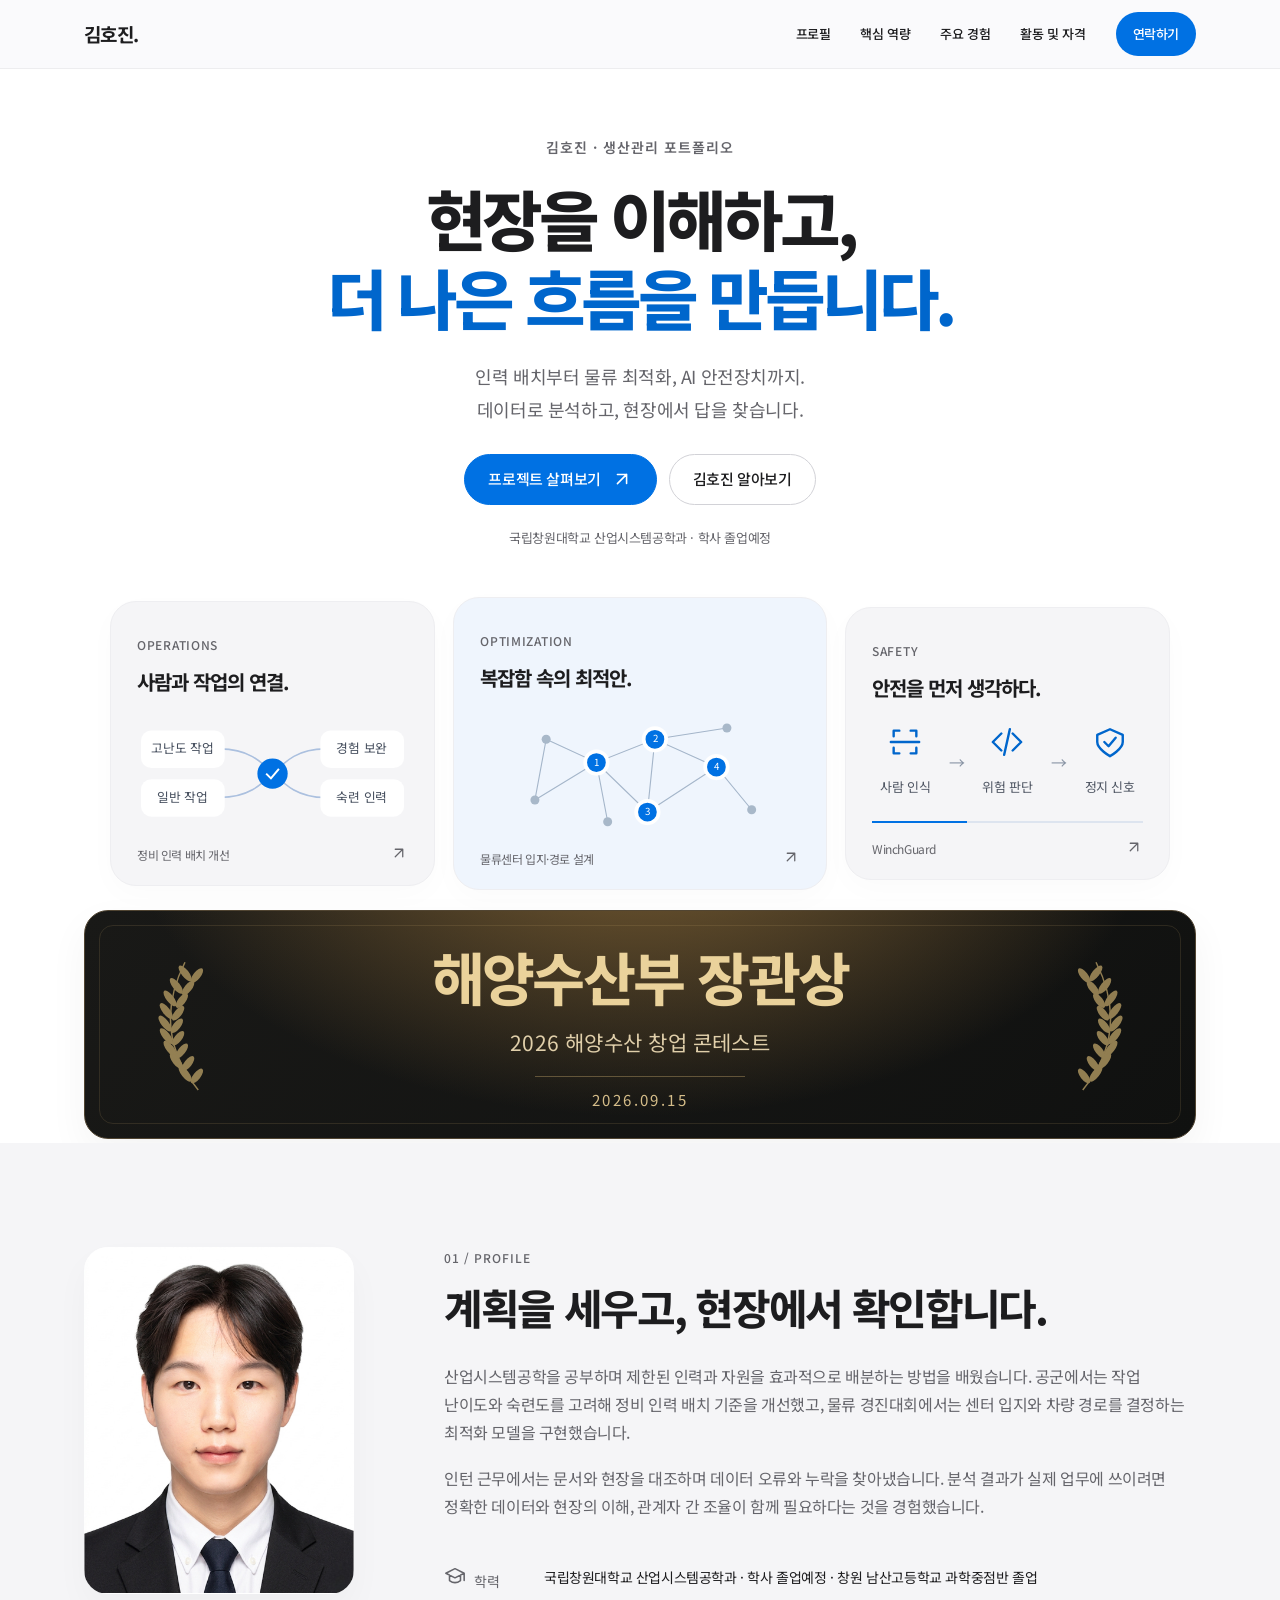
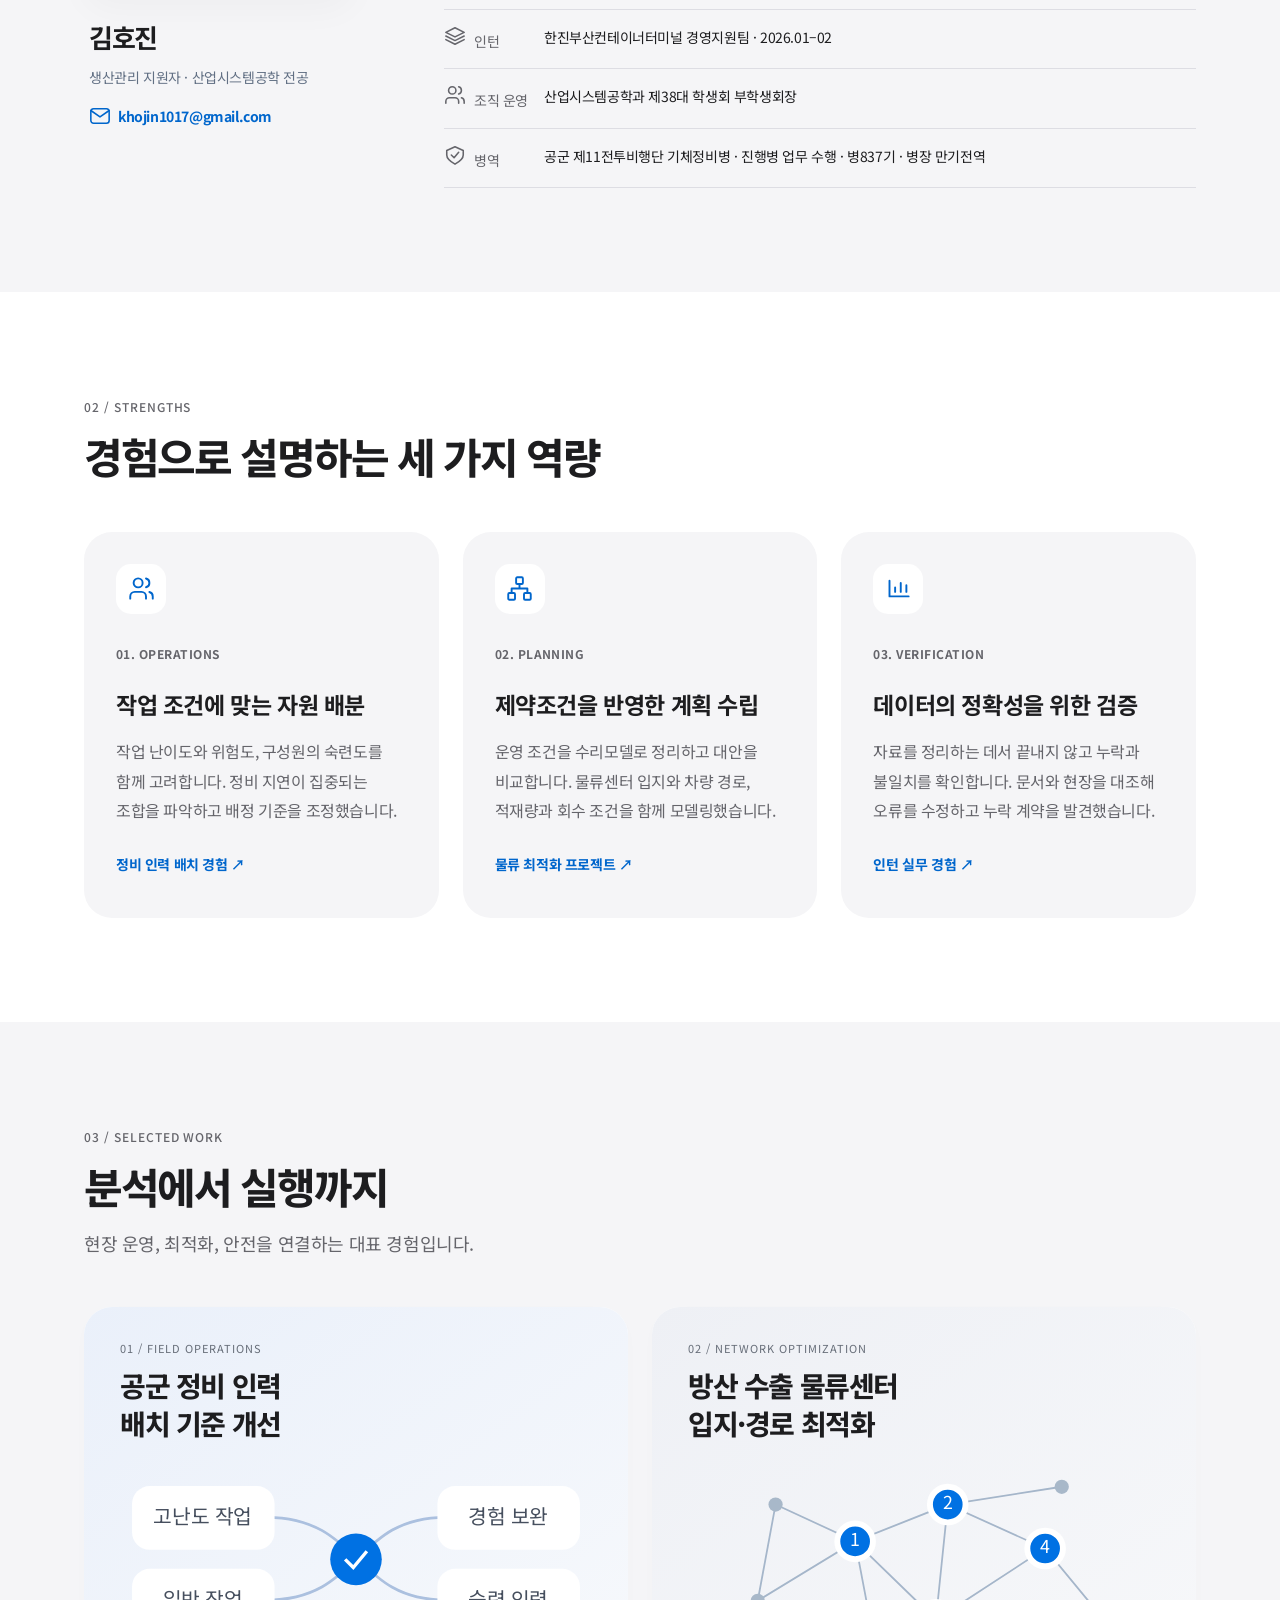
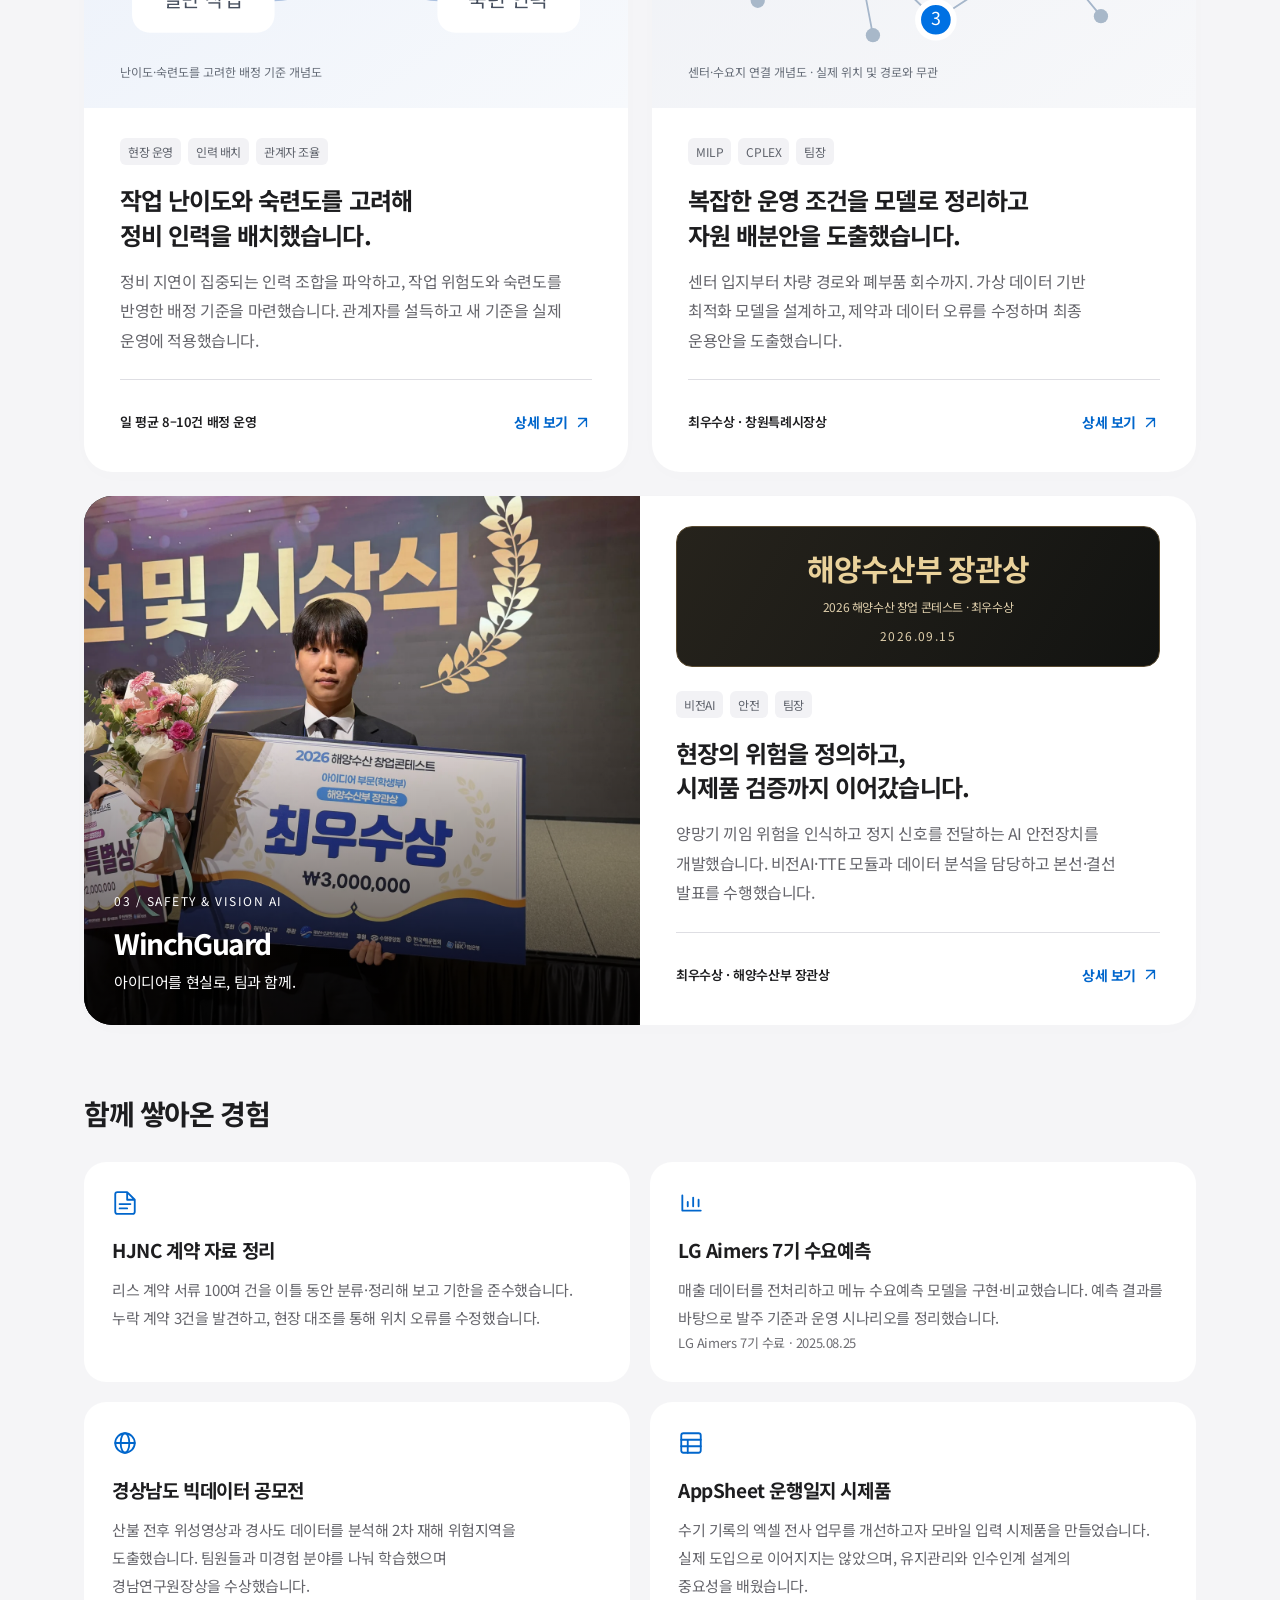
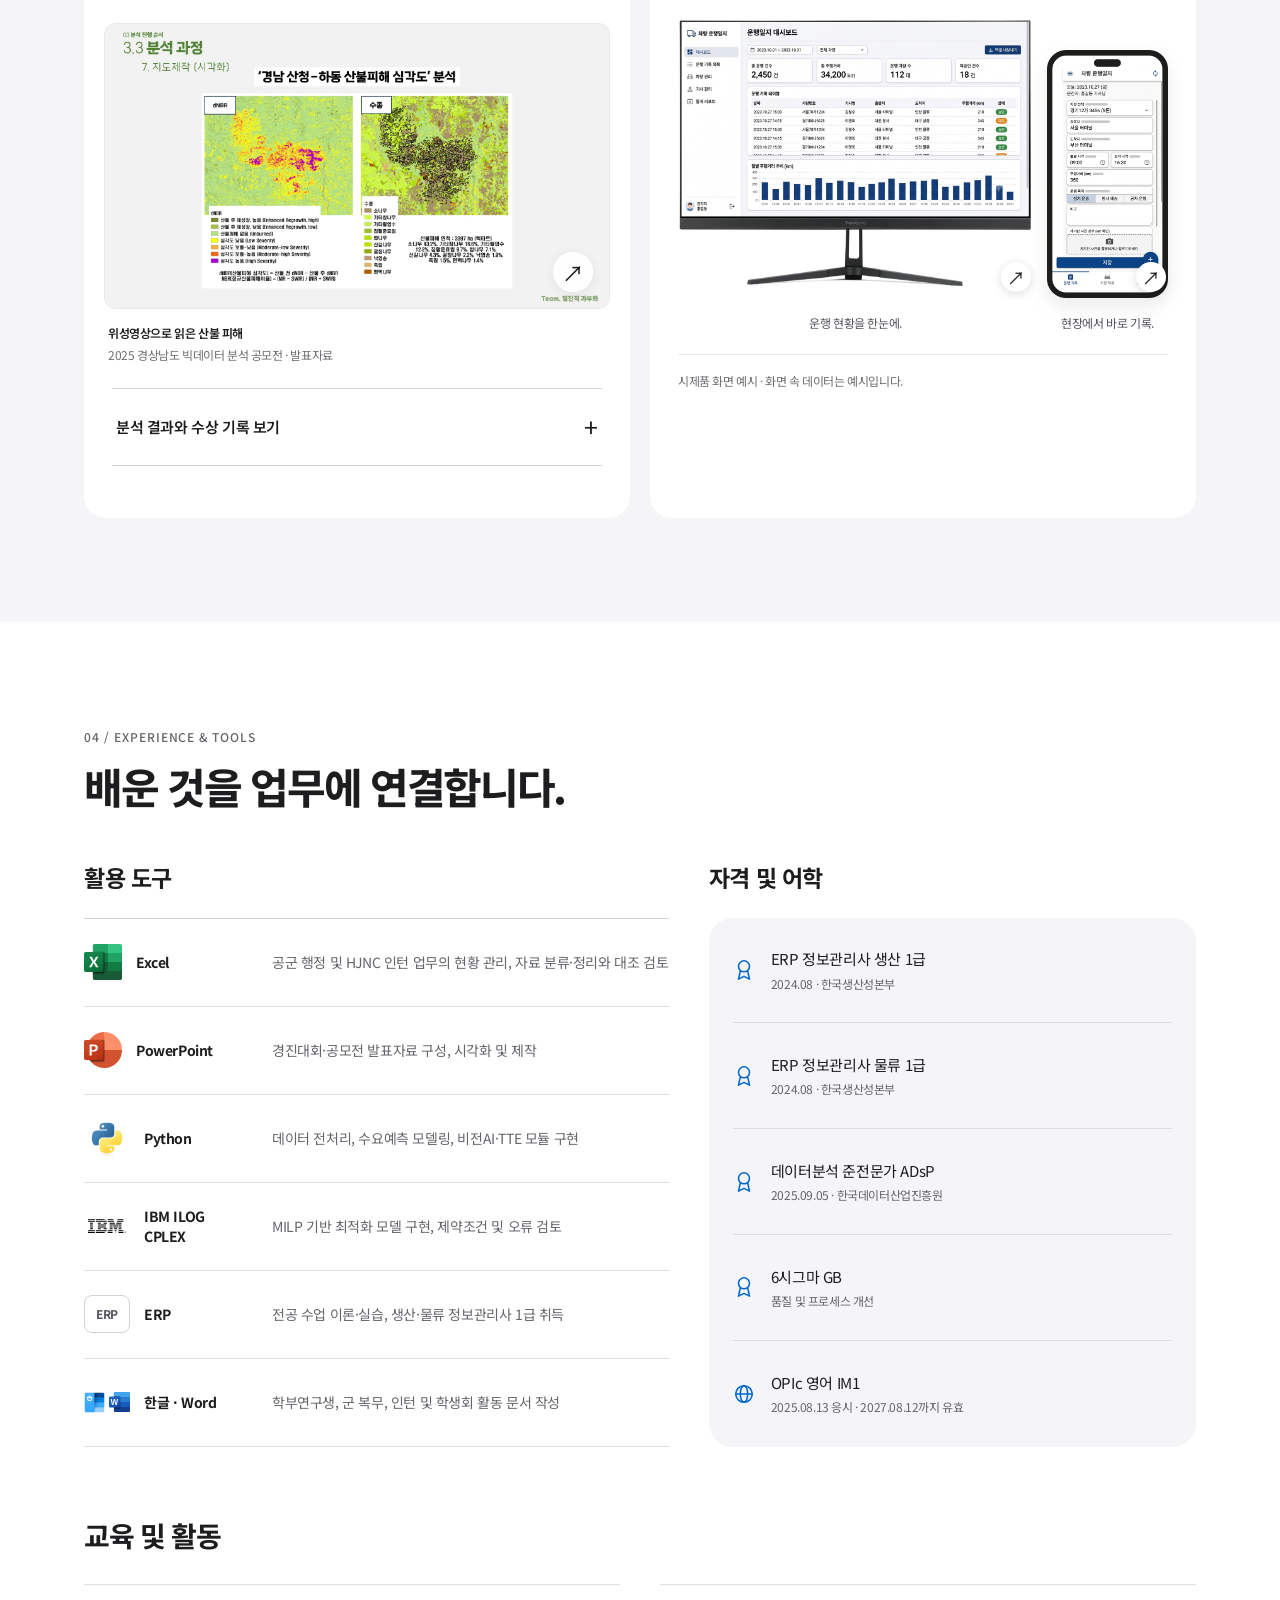
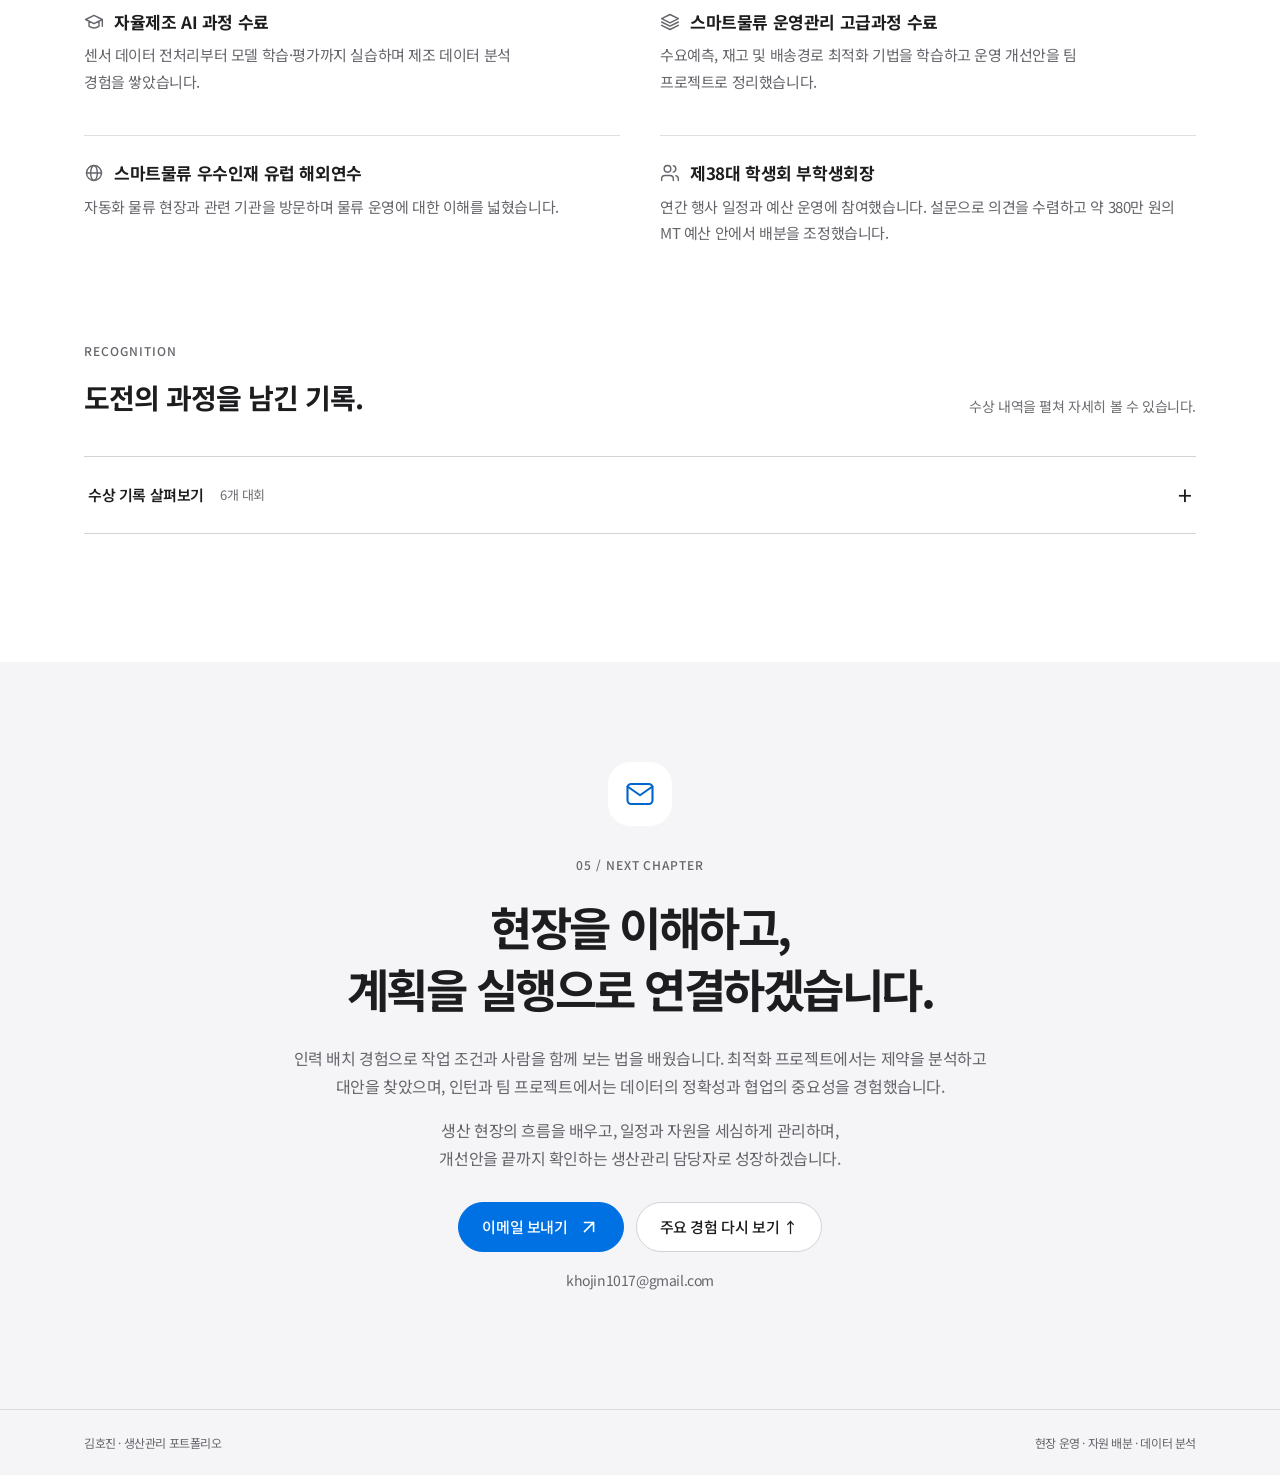
==== commit 318d23da: "Add files via upload" ====
--- a/index.html
+++ b/index.html
@@ -1,2 +1,2 @@
-<!doctype html><html lang="ko"><head><meta charset="utf-8"><meta name="viewport" content="width=device-width,initial-scale=1"><title>김호진 | 생산관리 포트폴리오</title><meta name="description" content="현장 인력 배치, 물류 최적화, AI 안전장치 개발 경험을 담은 김호진의 생산관리 포트폴리오"><link rel="icon" href="favicon.svg" type="image/svg+xml"><link rel="stylesheet" href="styles.css"><link rel="stylesheet" href="apple.css?v=20260918"><link rel="stylesheet" href="media.css?v=20260918b"><link rel="stylesheet" href="polish.css?v=5"><link rel="stylesheet" href="appsheet-gallery.css?v=2"><link rel="stylesheet" href="winchguard-readability.css?v=2"><link rel="stylesheet" href="home-award.css?v=3"></head><body><a class="skip" href="#main">본문으로 이동</a><header><div class="wrap nav"><a class="brand" href="index.html">김호진<span>.</span></a><nav aria-label="주요 메뉴"><a href="#about">프로필</a><a href="#strengths">핵심 역량</a><a href="#projects">주요 경험</a><a href="#credentials">활동 및 자격</a></nav></div></header><main id="main"><div class="hero"><div class="wrap"><div class="hero-grid"><div><div class="eyebrow">PRODUCTION MANAGEMENT</div><h1>현장의 제약을 읽고,<br><em>데이터로 운영을</em><br>개선합니다.</h1><p class="intro">생산관리 직무를 준비하는 <strong>김호진</strong>입니다.<br>인력 배치부터 물류 최적화, AI 안전장치 개발까지.<br>문제를 찾고, 분석하고, 팀과 함께 실행해 왔습니다.</p><div class="buttons"><a class="button primary" href="#projects">주요 경험 보기 <span aria-hidden="true">↗</span></a><a class="button" href="#about">프로필 보기</a></div><p class="hero-meta">국립창원대학교 산업시스템공학과 · 학사 졸업예정</p></div><div class="operation"><div class="diagram-label">MY APPROACH</div><h2>현장에서 시작하는 문제 해결</h2><div class="flow" aria-label="현장 이해, 데이터 분석, 개선 실행 순서"><b>현장 이해</b><i aria-hidden="true">→</i><b>데이터 분석</b><i aria-hidden="true">→</i><b>개선 실행</b></div><p class="flow-caption">사람과 설비, 일정과 자원.<br>운영의 조건을 함께 보고 해법을 찾습니다.</p><a class="award" href="projects/winchguard.html"><div class="award-mark" aria-hidden="true">01</div><div><small>2026 해양수산창업콘테스트 · 아이디어 학생부</small><strong>최우수상 · 해양수산부 장관상</strong><small>WinchGuard / 팀장 · 비전AI 및 데이터 분석 ↗</small></div></a></div></div><div class="summary-strip"><div><small>FIELD OPERATIONS</small><strong>정비 인력 배치 개선</strong></div><div><small>OPTIMIZATION</small><strong>물류 입지·경로 최적화</strong></div><div><small>SAFETY & COLLABORATION</small><strong>AI 안전장치 개발</strong></div></div></div></div><section id="about"><div class="wrap"><div class="section-head"><span class="num">01 / PROFILE</span><div><h2>계획을 세우고,<br>현장에서 확인합니다.</h2></div></div><div class="profile-intro"><img class="profile-photo" src="profile.svg" alt="김호진 프로필 사진" width="152" height="195" loading="lazy"><div><strong>김호진</strong><p>생산관리 지원자 · 산업시스템공학 전공</p><a class="text-link" href="mailto:khojin1017@gmail.com">khojin1017@gmail.com</a></div></div><div class="about-grid"><div><p>산업시스템공학을 공부하며 제한된 인력과 자원을 효과적으로 배분하는 방법을 배웠습니다. 공군에서는 작업 난이도와 숙련도를 고려해 정비 인력 배치 기준을 개선했고, 물류 경진대회에서는 센터 입지와 차량 경로를 결정하는 최적화 모델을 구현했습니다.</p><p>인턴 근무에서는 문서와 현장을 대조하며 데이터 오류와 누락을 찾아냈습니다. 분석 결과가 실제 업무에 쓰이려면 정확한 데이터와 현장의 이해, 관계자 간 조율이 함께 필요하다는 것을 경험했습니다.</p></div><dl class="facts"><div><dt>학력</dt><dd>국립창원대학교 산업시스템공학과<br>학사 졸업예정<br>창원 남산고등학교 과학중점반 졸업</dd></div><div><dt>인턴</dt><dd>한진부산컨테이너터미널 경영지원팀<br>2026.01–02</dd></div><div><dt>조직 운영</dt><dd>산업시스템공학과 제38대 학생회 부학생회장</dd></div><div><dt>병역</dt><dd>공군 제11전투비행단 기체정비병<br>진행병 업무 수행 · 병837기 · 병장 만기전역</dd></div></dl></div></div></section><section class="tint" id="strengths"><div class="wrap"><div class="section-head"><span class="num">02 / STRENGTHS</span><div><h2>경험으로 설명하는 세 가지 역량</h2></div></div><div class="skills-grid"><article class="skill"><small>01. OPERATIONS</small><h3>작업 조건에 맞는 자원 배분</h3><p>작업 난이도와 위험도, 구성원의 숙련도를 함께 고려합니다. 정비 지연이 집중되는 조합을 파악하고 배정 기준을 조정했습니다.</p><a class="text-link" href="projects/airforce.html">정비 인력 배치 경험 ↗</a></article><article class="skill"><small>02. PLANNING</small><h3>제약조건을 반영한 계획 수립</h3><p>운영 조건을 수리모델로 정리하고 대안을 비교합니다. 물류센터 입지와 차량 경로, 적재량과 회수 조건을 함께 모델링했습니다.</p><a class="text-link" href="projects/logistics.html">물류 최적화 프로젝트 ↗</a></article><article class="skill"><small>03. VERIFICATION</small><h3>데이터의 정확성을 위한 검증</h3><p>자료를 정리하는 데서 끝내지 않고 누락과 불일치를 확인합니다. 문서와 현장을 대조해 오류를 수정하고 누락 계약을 발견했습니다.</p><a class="text-link" href="#support">인턴 실무 경험 ↗</a></article></div></div></section><section id="projects"><div class="wrap"><div class="section-head"><span class="num">03 / SELECTED WORK</span><div><h2>분석에서 실행까지</h2><p>현장 운영, 최적화, 안전을 연결하는 대표 경험입니다.</p></div></div><div id="project-list"></div><h3 class="subhead" id="support">함께 쌓아온 경험</h3><div id="support-list" class="support-grid"></div></div></section><section class="tint" id="credentials"><div class="wrap"><div class="section-head"><span class="num">04 / EXPERIENCE & TOOLS</span><div><h2>배운 것을 업무에 연결합니다.</h2></div></div><div class="credentials"><div><h3>활용 도구</h3><div id="tools"></div></div><div><h3>자격 및 어학</h3><ul class="cert-list"><li>ERP 정보관리사 생산 1급<small>생산 관리</small></li><li>ERP 정보관리사 물류 1급<small>물류 관리</small></li><li>데이터분석 준전문가 ADsP<small>데이터 분석</small></li><li>6시그마 GB<small>품질 및 프로세스 개선</small></li><li>OPIc 영어 IM1<small>영어 말하기</small></li></ul></div></div><h3 class="subhead">교육 및 활동</h3><div id="activities" class="activity-list"></div></div></section><section class="closing" id="closing"><div class="wrap"><span class="num">05 / NEXT CHAPTER</span><h2>현장을 이해하고,<br>계획을 실행으로 연결하겠습니다.</h2><p>인력 배치 경험으로 작업 조건과 사람을 함께 보는 법을 배웠습니다. 최적화 프로젝트에서는 제약을 분석하고 대안을 찾았으며, 인턴과 팀 프로젝트에서는 데이터의 정확성과 협업의 중요성을 경험했습니다.</p><p>생산 현장의 흐름을 배우고, 일정과 자원을 세심하게 관리하며,<br>개선안을 끝까지 확인하는 생산관리 담당자로 성장하겠습니다.</p><div class="buttons"><a class="button" href="mailto:khojin1017@gmail.com">이메일 보내기 ↗</a><a class="button" href="#projects">주요 경험 다시 보기 ↑</a></div><p class="contact-email">khojin1017@gmail.com</p></div></section></main><footer><div class="wrap footer-row"><span>김호진 · 생산관리 포트폴리오</span><span>현장 운영 · 자원 배분 · 데이터 분석</span></div></footer><script src="content.js"></script><script src="design.js?v=20260918"></script><script src="media.js?v=20260918d"></script><script src="polish.js?v=5"></script><script src="appsheet-gallery.js?v=1"></script><script src="home-award.js?v=2"></script></body></html>
+<!doctype html><html lang="ko"><head><meta charset="utf-8"><meta name="viewport" content="width=device-width,initial-scale=1"><title>김호진 | 생산관리 포트폴리오</title><meta name="description" content="현장 인력 배치, 물류 최적화, AI 안전장치 개발 경험을 담은 김호진의 생산관리 포트폴리오"><link rel="icon" href="favicon.svg" type="image/svg+xml"><link rel="stylesheet" href="styles.css?v=cloudfix1"><link rel="stylesheet" href="apple.css?v=cloudfix1"><link rel="stylesheet" href="media.css?v=cloudfix1"><link rel="stylesheet" href="polish.css?v=cloudfix1"><link rel="stylesheet" href="appsheet-gallery.css?v=cloudfix1"><link rel="stylesheet" href="winchguard-readability.css?v=cloudfix1"><link rel="stylesheet" href="home-award.css?v=cloudfix1"></head><body><a class="skip" href="#main">본문으로 이동</a><header><div class="wrap nav"><a class="brand" href="index.html">김호진<span>.</span></a><nav aria-label="주요 메뉴"><a href="#about">프로필</a><a href="#strengths">핵심 역량</a><a href="#projects">주요 경험</a><a href="#credentials">활동 및 자격</a></nav></div></header><main id="main"><div class="hero"><div class="wrap"><div class="hero-grid"><div><div class="eyebrow">PRODUCTION MANAGEMENT</div><h1>현장의 제약을 읽고,<br><em>데이터로 운영을</em><br>개선합니다.</h1><p class="intro">생산관리 직무를 준비하는 <strong>김호진</strong>입니다.<br>인력 배치부터 물류 최적화, AI 안전장치 개발까지.<br>문제를 찾고, 분석하고, 팀과 함께 실행해 왔습니다.</p><div class="buttons"><a class="button primary" href="#projects">주요 경험 보기 <span aria-hidden="true">↗</span></a><a class="button" href="#about">프로필 보기</a></div><p class="hero-meta">국립창원대학교 산업시스템공학과 · 학사 졸업예정</p></div><div class="operation"><div class="diagram-label">MY APPROACH</div><h2>현장에서 시작하는 문제 해결</h2><div class="flow" aria-label="현장 이해, 데이터 분석, 개선 실행 순서"><b>현장 이해</b><i aria-hidden="true">→</i><b>데이터 분석</b><i aria-hidden="true">→</i><b>개선 실행</b></div><p class="flow-caption">사람과 설비, 일정과 자원.<br>운영의 조건을 함께 보고 해법을 찾습니다.</p><a class="award" href="projects/winchguard.html"><div class="award-mark" aria-hidden="true">01</div><div><small>2026 해양수산창업콘테스트 · 아이디어 학생부</small><strong>최우수상 · 해양수산부 장관상</strong><small>WinchGuard / 팀장 · 비전AI 및 데이터 분석 ↗</small></div></a></div></div><div class="summary-strip"><div><small>FIELD OPERATIONS</small><strong>정비 인력 배치 개선</strong></div><div><small>OPTIMIZATION</small><strong>물류 입지·경로 최적화</strong></div><div><small>SAFETY & COLLABORATION</small><strong>AI 안전장치 개발</strong></div></div></div></div><section id="about"><div class="wrap"><div class="section-head"><span class="num">01 / PROFILE</span><div><h2>계획을 세우고,<br>현장에서 확인합니다.</h2></div></div><div class="profile-intro"><img class="profile-photo" src="profile.svg" alt="김호진 프로필 사진" width="152" height="195" loading="lazy"><div><strong>김호진</strong><p>생산관리 지원자 · 산업시스템공학 전공</p><a class="text-link" href="mailto:khojin1017@gmail.com">khojin1017@gmail.com</a></div></div><div class="about-grid"><div><p>산업시스템공학을 공부하며 제한된 인력과 자원을 효과적으로 배분하는 방법을 배웠습니다. 공군에서는 작업 난이도와 숙련도를 고려해 정비 인력 배치 기준을 개선했고, 물류 경진대회에서는 센터 입지와 차량 경로를 결정하는 최적화 모델을 구현했습니다.</p><p>인턴 근무에서는 문서와 현장을 대조하며 데이터 오류와 누락을 찾아냈습니다. 분석 결과가 실제 업무에 쓰이려면 정확한 데이터와 현장의 이해, 관계자 간 조율이 함께 필요하다는 것을 경험했습니다.</p></div><dl class="facts"><div><dt>학력</dt><dd>국립창원대학교 산업시스템공학과<br>학사 졸업예정<br>창원 남산고등학교 과학중점반 졸업</dd></div><div><dt>인턴</dt><dd>한진부산컨테이너터미널 경영지원팀<br>2026.01–02</dd></div><div><dt>조직 운영</dt><dd>산업시스템공학과 제38대 학생회 부학생회장</dd></div><div><dt>병역</dt><dd>공군 제11전투비행단 기체정비병<br>진행병 업무 수행 · 병837기 · 병장 만기전역</dd></div></dl></div></div></section><section class="tint" id="strengths"><div class="wrap"><div class="section-head"><span class="num">02 / STRENGTHS</span><div><h2>경험으로 설명하는 세 가지 역량</h2></div></div><div class="skills-grid"><article class="skill"><small>01. OPERATIONS</small><h3>작업 조건에 맞는 자원 배분</h3><p>작업 난이도와 위험도, 구성원의 숙련도를 함께 고려합니다. 정비 지연이 집중되는 조합을 파악하고 배정 기준을 조정했습니다.</p><a class="text-link" href="projects/airforce.html">정비 인력 배치 경험 ↗</a></article><article class="skill"><small>02. PLANNING</small><h3>제약조건을 반영한 계획 수립</h3><p>운영 조건을 수리모델로 정리하고 대안을 비교합니다. 물류센터 입지와 차량 경로, 적재량과 회수 조건을 함께 모델링했습니다.</p><a class="text-link" href="projects/logistics.html">물류 최적화 프로젝트 ↗</a></article><article class="skill"><small>03. VERIFICATION</small><h3>데이터의 정확성을 위한 검증</h3><p>자료를 정리하는 데서 끝내지 않고 누락과 불일치를 확인합니다. 문서와 현장을 대조해 오류를 수정하고 누락 계약을 발견했습니다.</p><a class="text-link" href="#support">인턴 실무 경험 ↗</a></article></div></div></section><section id="projects"><div class="wrap"><div class="section-head"><span class="num">03 / SELECTED WORK</span><div><h2>분석에서 실행까지</h2><p>현장 운영, 최적화, 안전을 연결하는 대표 경험입니다.</p></div></div><div id="project-list"></div><h3 class="subhead" id="support">함께 쌓아온 경험</h3><div id="support-list" class="support-grid"></div></div></section><section class="tint" id="credentials"><div class="wrap"><div class="section-head"><span class="num">04 / EXPERIENCE & TOOLS</span><div><h2>배운 것을 업무에 연결합니다.</h2></div></div><div class="credentials"><div><h3>활용 도구</h3><div id="tools"></div></div><div><h3>자격 및 어학</h3><ul class="cert-list"><li>ERP 정보관리사 생산 1급<small>생산 관리</small></li><li>ERP 정보관리사 물류 1급<small>물류 관리</small></li><li>데이터분석 준전문가 ADsP<small>데이터 분석</small></li><li>6시그마 GB<small>품질 및 프로세스 개선</small></li><li>OPIc 영어 IM1<small>영어 말하기</small></li></ul></div></div><h3 class="subhead">교육 및 활동</h3><div id="activities" class="activity-list"></div></div></section><section class="closing" id="closing"><div class="wrap"><span class="num">05 / NEXT CHAPTER</span><h2>현장을 이해하고,<br>계획을 실행으로 연결하겠습니다.</h2><p>인력 배치 경험으로 작업 조건과 사람을 함께 보는 법을 배웠습니다. 최적화 프로젝트에서는 제약을 분석하고 대안을 찾았으며, 인턴과 팀 프로젝트에서는 데이터의 정확성과 협업의 중요성을 경험했습니다.</p><p>생산 현장의 흐름을 배우고, 일정과 자원을 세심하게 관리하며,<br>개선안을 끝까지 확인하는 생산관리 담당자로 성장하겠습니다.</p><div class="buttons"><a class="button" href="mailto:khojin1017@gmail.com">이메일 보내기 ↗</a><a class="button" href="#projects">주요 경험 다시 보기 ↑</a></div><p class="contact-email">khojin1017@gmail.com</p></div></section></main><footer><div class="wrap footer-row"><span>김호진 · 생산관리 포트폴리오</span><span>현장 운영 · 자원 배분 · 데이터 분석</span></div></footer><script data-cfasync="false" src="content.js?v=cloudfix1"></script><script data-cfasync="false" src="design.js?v=cloudfix1"></script><script data-cfasync="false" src="media.js?v=cloudfix1"></script><script data-cfasync="false" src="polish.js?v=cloudfix1"></script><script data-cfasync="false" src="appsheet-gallery.js?v=cloudfix1"></script><script data-cfasync="false" src="home-award.js?v=cloudfix1"></script></body></html>
 
